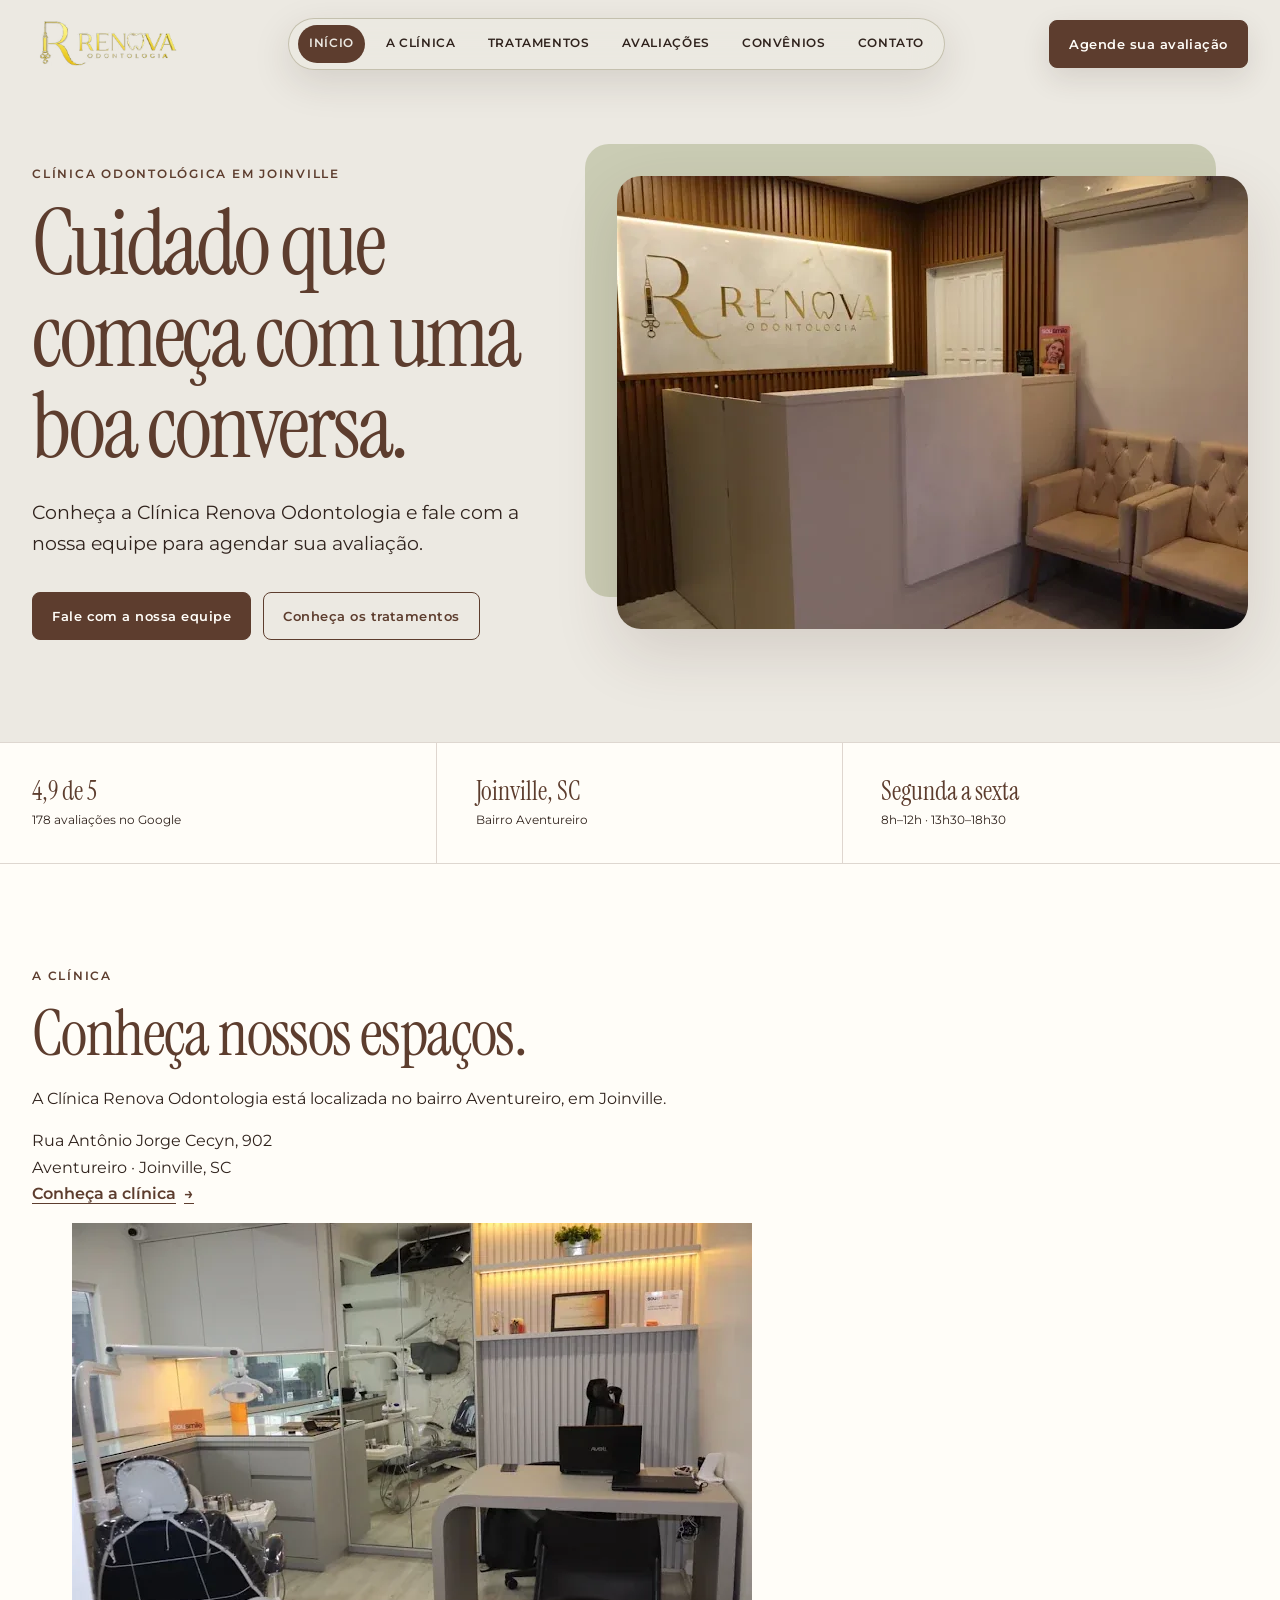
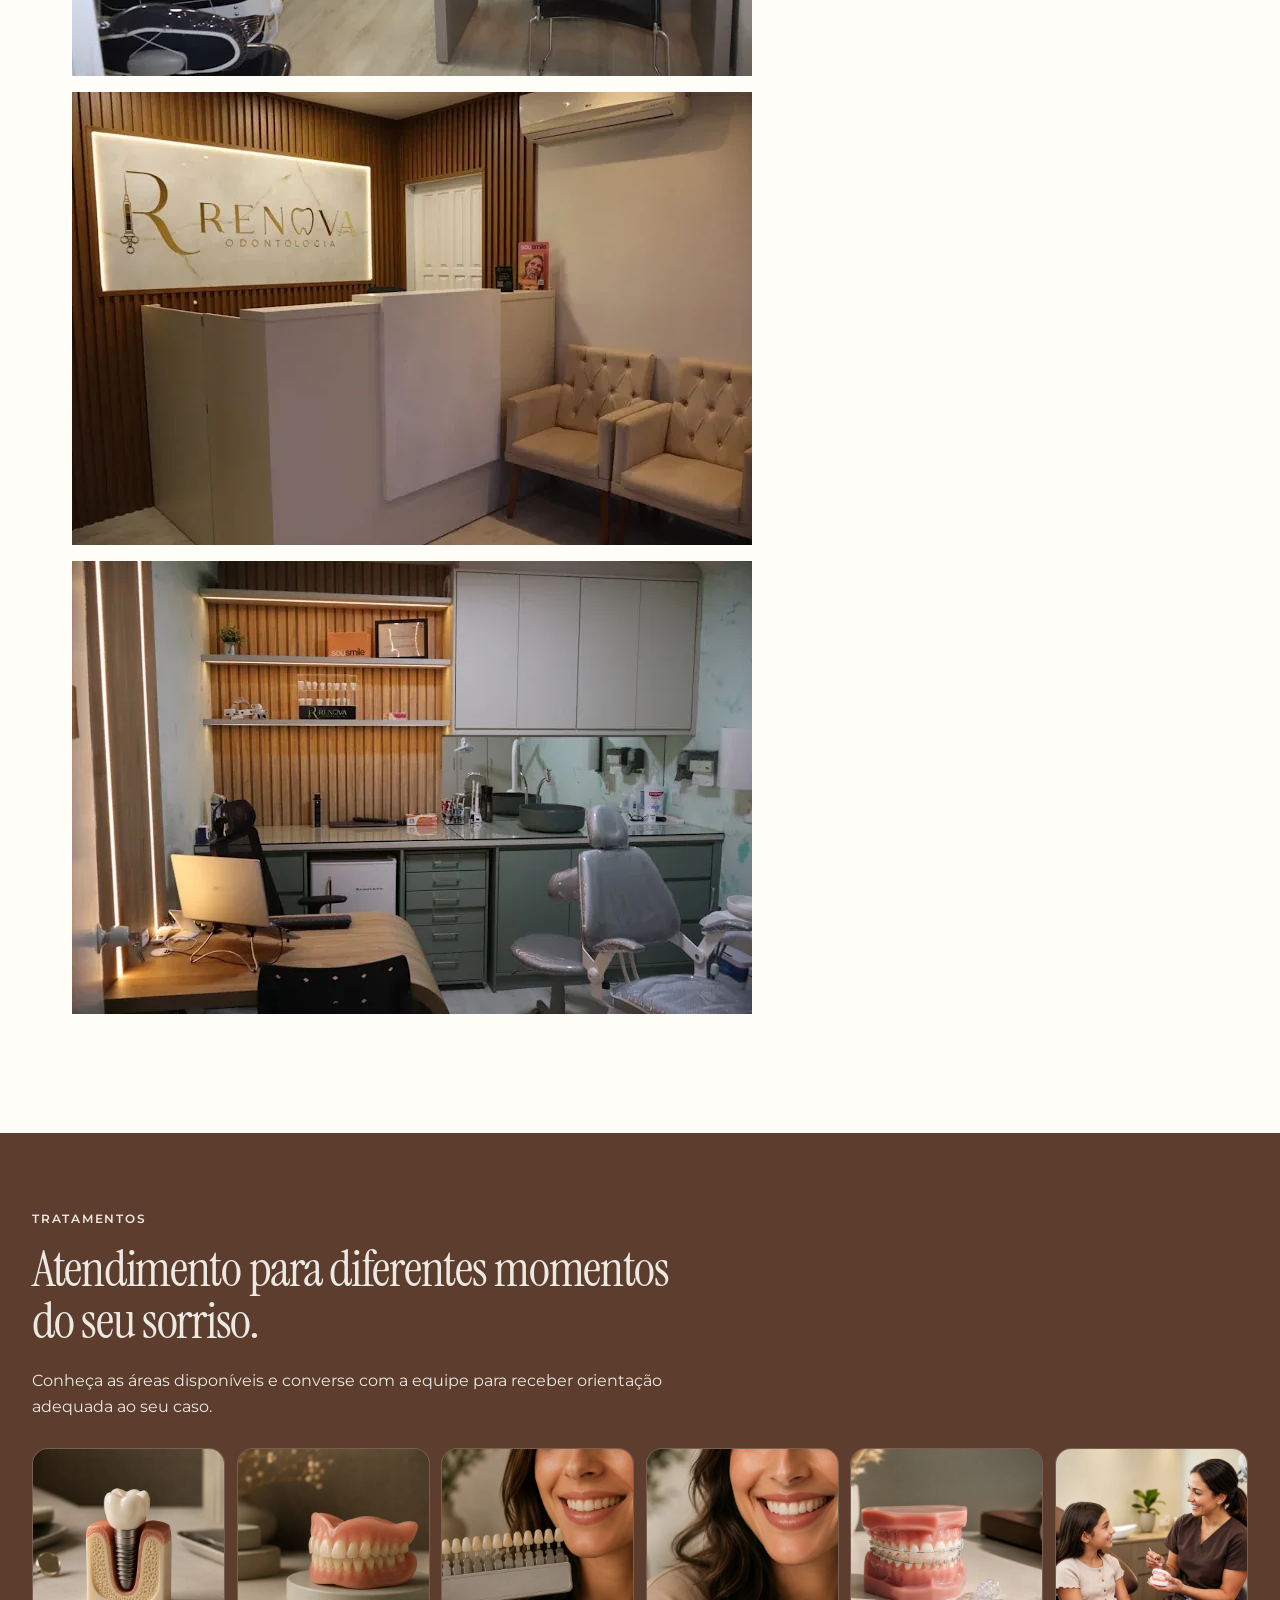
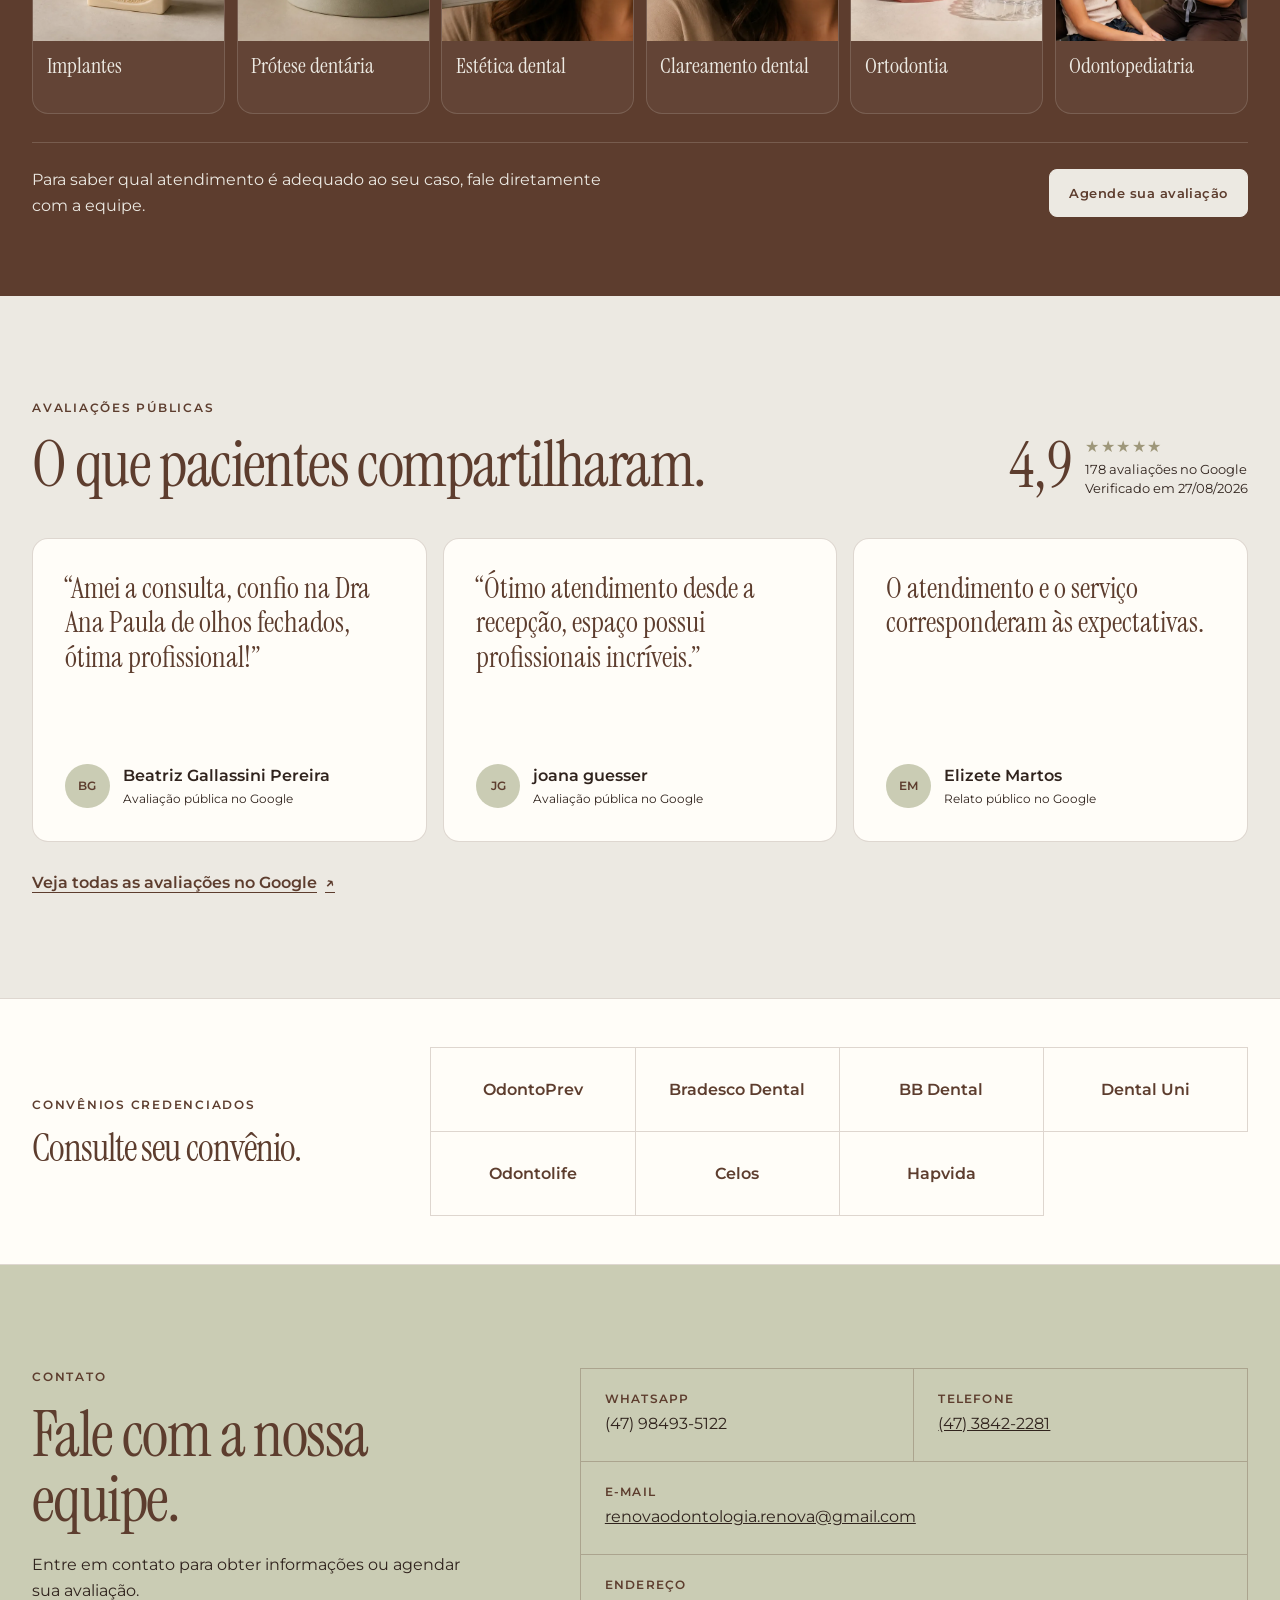
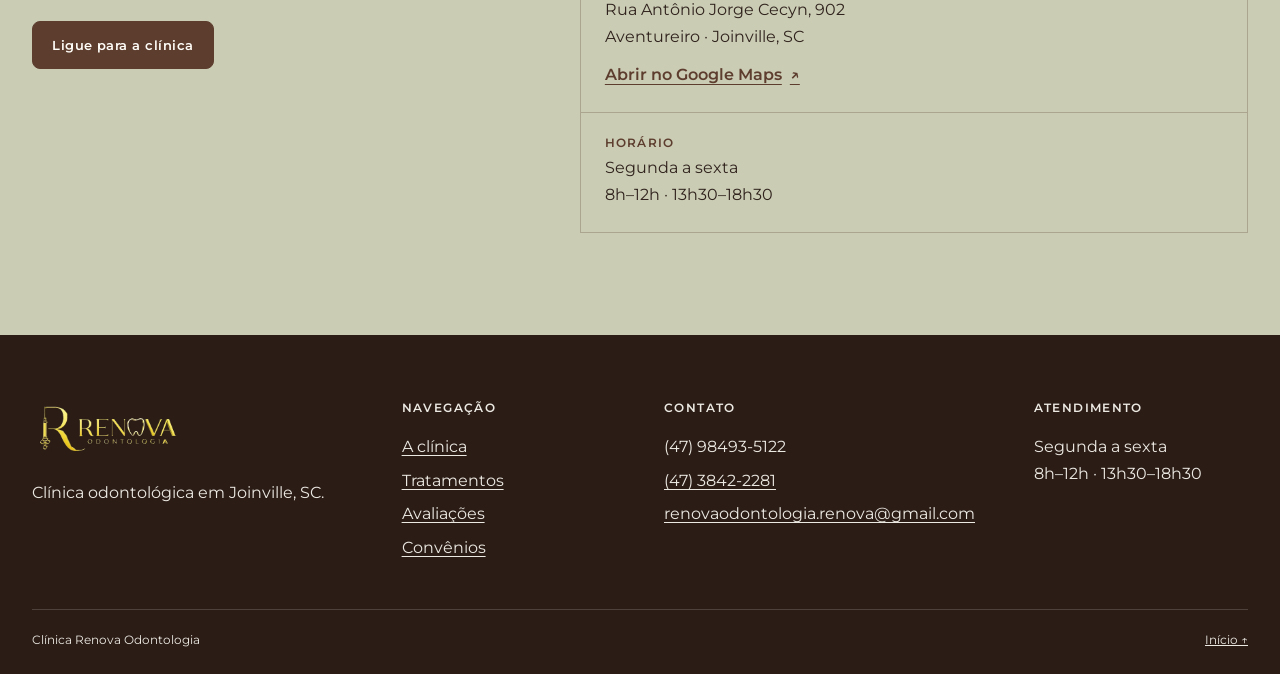
==== index.html @ 651c0648 "Initial site" ====
<!doctype html>
<html lang="pt-BR">
<head>
  <meta charset="utf-8">
  <meta name="viewport" content="width=device-width, initial-scale=1">
  <meta name="description" content="Clínica Renova Odontologia em Joinville. Conheça nossos tratamentos e fale com a equipe para agendar sua avaliação.">
  <meta name="theme-color" content="#5D3D2E">
  <title>Clínica Renova Odontologia | Joinville</title>
  <link rel="stylesheet" href="assets/vendor/aos/aos.css">
  <link rel="stylesheet" href="assets/css/styles.css">
</head>
<body>
  <a class="skip-link" href="#conteudo">Ir para o conteúdo</a>

  <header class="site-header">
    <div class="container header-inner">
      <a class="brand" href="index.html" aria-label="Clínica Renova Odontologia — início">
        <img src="assets/images/logo-renova-transparente.png" alt="Clínica Renova Odontologia" width="446" height="178">
      </a>

      <nav class="desktop-nav" aria-label="Navegação principal">
        <a href="index.html" aria-current="page">Início</a><a href="clinica.html">A clínica</a><a href="tratamentos.html">Tratamentos</a><a href="avaliacoes.html">Avaliações</a><a href="convenios.html">Convênios</a><a href="contato.html">Contato</a>
      </nav>

      <details class="nav-shell">
        <summary aria-label="Abrir menu">Menu</summary>
        <nav aria-label="Navegação principal">
          <a href="index.html" aria-current="page">Início</a>
          <a href="clinica.html">A clínica</a>
          <a href="tratamentos.html">Tratamentos</a>
          <a href="avaliacoes.html">Avaliações</a>
          <a href="convenios.html">Convênios</a>
          <a href="contato.html">Contato</a>
        </nav>
      </details>

      <a class="button button-primary header-cta" href="https://wa.me/5547984935122" target="_blank" rel="noopener noreferrer">Agende sua avaliação<span class="sr-only"> pelo WhatsApp (abre em nova aba)</span></a>
    </div>
  </header>

  <main id="conteudo">
    <section class="hero" id="inicio" aria-labelledby="hero-title">
      <div class="container hero-grid">
        <div class="hero-copy" data-aos="fade-right">
          <p class="eyebrow">Clínica odontológica em Joinville</p>
          <h1 id="hero-title">Cuidado que começa com uma boa conversa.</h1>
          <p class="hero-text">Conheça a Clínica Renova Odontologia e fale com a nossa equipe para agendar sua avaliação.</p>
          <div class="button-group">
            <a class="button button-primary" href="#contato">Fale com a nossa equipe</a>
            <a class="button button-secondary" href="tratamentos.html">Conheça os tratamentos</a>
          </div>
        </div>
        <figure class="hero-media" data-aos="fade-left" data-aos-duration="800">
          <img src="assets/images/optimized/hero.webp" alt="Recepção da Clínica Renova Odontologia" width="680" height="453" fetchpriority="high">
        </figure>
      </div>
    </section>

    <aside class="facts" aria-label="Informações da clínica">
      <div class="container facts-grid" data-aos="fade-up">
        <a class="fact" href="https://www.google.com/maps/place/Cl%C3%ADnica+Renova+Odontologia/data=!4m2!3m1!1s0x0:0xff9332a18f441b49" target="_blank" rel="noopener noreferrer">
          <span class="fact-value">4,9 de 5</span>
          <span>178 avaliações no Google <span class="sr-only">(abre em nova aba)</span></span>
        </a>
        <div class="fact">
          <span class="fact-value">Joinville, SC</span>
          <span>Bairro Aventureiro</span>
        </div>
        <div class="fact">
          <span class="fact-value">Segunda a sexta</span>
          <span>8h–12h · 13h30–18h30</span>
        </div>
      </div>
    </aside>

    <section class="clinic section" id="clinica" aria-labelledby="clinica-title">
      <div class="container clinic-grid">
        <div class="clinic-copy" data-aos="fade-right">
          <p class="eyebrow">A clínica</p>
          <h2 id="clinica-title">Conheça nossos espaços.</h2>
          <p>A Clínica Renova Odontologia está localizada no bairro Aventureiro, em Joinville.</p>
          <address>Rua Antônio Jorge Cecyn, 902<br>Aventureiro · Joinville, SC</address>
          <a class="text-link" href="clinica.html">Conheça a clínica <span aria-hidden="true">→</span></a>
        </div>
        <div class="clinic-gallery" aria-label="Ambientes da Clínica Renova Odontologia" data-aos="fade-left" data-aos-duration="800">
          <figure class="gallery-main">
            <img src="assets/images/optimized/consultorio-01.webp" alt="Consultório da Clínica Renova Odontologia" width="680" height="453" loading="lazy" decoding="async">
          </figure>
          <figure>
            <img src="assets/images/optimized/hero.webp" alt="Recepção da Clínica Renova Odontologia" width="680" height="453" loading="lazy" decoding="async">
          </figure>
          <figure>
            <img src="assets/images/optimized/consultorio-02.webp" alt="Segundo consultório da Clínica Renova Odontologia" width="680" height="453" loading="lazy" decoding="async">
          </figure>
        </div>
      </div>
    </section>

    <section class="treatments section" id="tratamentos" aria-labelledby="tratamentos-title">
      <div class="container">
        <div class="section-heading" data-aos="fade-up">
          <p class="eyebrow">Tratamentos</p>
          <h2 id="tratamentos-title">Atendimento para diferentes momentos do seu sorriso.</h2>
          <p>Conheça as áreas disponíveis e converse com a equipe para receber orientação adequada ao seu caso.</p>
        </div>

        <div class="treatment-grid">
          <article class="treatment-card" data-aos="fade-up">
            <div class="treatment-image"><img src="assets/images/optimized/implantes.webp" alt="Modelo odontológico de implante dentário" width="720" height="540" loading="lazy" decoding="async"></div>
            <div><h3>Implantes</h3></div>
          </article>
          <article class="treatment-card" data-aos="fade-up" data-aos-delay="50">
            <div class="treatment-image"><img src="assets/images/optimized/protese-dentaria.webp" alt="Modelo de prótese dentária" width="720" height="540" loading="lazy" decoding="async"></div>
            <div><h3>Prótese dentária</h3></div>
          </article>
          <article class="treatment-card" data-aos="fade-up" data-aos-delay="100">
            <div class="treatment-image"><img src="assets/images/optimized/estetica-dental.webp" alt="Seleção de tonalidades para estética dental" width="720" height="540" loading="lazy" decoding="async"></div>
            <div><h3>Estética dental</h3></div>
          </article>
          <article class="treatment-card" data-aos="fade-up" data-aos-delay="150">
            <div class="treatment-image"><img src="assets/images/optimized/clareamento-dental.webp" alt="Sorriso relacionado ao clareamento dental" width="720" height="540" loading="lazy" decoding="async"></div>
            <div><h3>Clareamento dental</h3></div>
          </article>
          <article class="treatment-card" data-aos="fade-up" data-aos-delay="200">
            <div class="treatment-image"><img src="assets/images/optimized/ortodontia.webp" alt="Modelo odontológico com aparelho e alinhador" width="720" height="540" loading="lazy" decoding="async"></div>
            <div><h3>Ortodontia</h3></div>
          </article>
          <article class="treatment-card" data-aos="fade-up" data-aos-delay="250">
            <div class="treatment-image"><img src="assets/images/optimized/odontopediatria.webp" alt="Conversa em atendimento odontopediátrico" width="720" height="540" loading="lazy" decoding="async"></div>
            <div><h3>Odontopediatria</h3></div>
          </article>
        </div>
        <div class="section-action" data-aos="fade">
          <p>Para saber qual atendimento é adequado ao seu caso, fale diretamente com a equipe.</p>
          <a class="button button-light" href="https://wa.me/5547984935122" target="_blank" rel="noopener noreferrer">Agende sua avaliação<span class="sr-only"> pelo WhatsApp (abre em nova aba)</span></a>
        </div>
      </div>
    </section>

    <section class="reviews section" id="avaliacoes" aria-labelledby="avaliacoes-title">
      <div class="container">
        <div class="reviews-heading" data-aos="fade-down">
          <div>
            <p class="eyebrow">Avaliações públicas</p>
            <h2 id="avaliacoes-title">O que pacientes compartilharam.</h2>
          </div>
          <div class="rating-summary" aria-label="Avaliação 4,9 de 5 no Google, baseada em 178 avaliações">
            <strong>4,9</strong>
            <span aria-hidden="true">★★★★★</span>
            <small>178 avaliações no Google<br>Verificado em 27/08/2026</small>
          </div>
        </div>

        <div class="review-grid">
          <figure class="review-card" data-aos="fade-up">
            <blockquote>“Amei a consulta, confio na Dra Ana Paula de olhos fechados, ótima profissional!”</blockquote>
            <figcaption><span class="avatar" aria-hidden="true">BG</span><span><strong>Beatriz Gallassini Pereira</strong><small>Avaliação pública no Google</small></span></figcaption>
          </figure>
          <figure class="review-card" data-aos="fade-up" data-aos-delay="50">
            <blockquote>“Ótimo atendimento desde a recepção, espaço possui profissionais incríveis.”</blockquote>
            <figcaption><span class="avatar" aria-hidden="true">JG</span><span><strong>joana guesser</strong><small>Avaliação pública no Google</small></span></figcaption>
          </figure>
          <figure class="review-card" data-aos="fade-up" data-aos-delay="100">
            <blockquote>O atendimento e o serviço corresponderam às expectativas.</blockquote>
            <figcaption><span class="avatar" aria-hidden="true">EM</span><span><strong>Elizete Martos</strong><small>Relato público no Google</small></span></figcaption>
          </figure>
        </div>

        <a class="text-link reviews-link" href="https://www.google.com/maps/place/Cl%C3%ADnica+Renova+Odontologia/data=!4m2!3m1!1s0x0:0xff9332a18f441b49" target="_blank" rel="noopener noreferrer">Veja todas as avaliações no Google <span aria-hidden="true">↗</span><span class="sr-only"> (abre em nova aba)</span></a>
      </div>
    </section>

    <section class="plans" id="convenios" aria-labelledby="convenios-title">
      <div class="container plans-inner">
        <div class="plans-copy" data-aos="fade-right">
          <p class="eyebrow">Convênios credenciados</p>
          <h2 id="convenios-title">Consulte seu convênio.</h2>
        </div>
        <ul class="plan-list" aria-label="Convênios credenciados" data-aos="fade-left">
          <li>OdontoPrev</li>
          <li>Bradesco Dental</li>
          <li>BB Dental</li>
          <li>Dental Uni</li>
          <li>Odontolife</li>
          <li>Celos</li>
          <li>Hapvida</li>
        </ul>
      </div>
    </section>

    <section class="contact section" id="contato" aria-labelledby="contato-title">
      <div class="container contact-grid">
        <div class="contact-intro" data-aos="fade-right">
          <p class="eyebrow">Contato</p>
          <h2 id="contato-title">Fale com a nossa equipe.</h2>
          <p>Entre em contato para obter informações ou agendar sua avaliação.</p>
          <a class="button button-primary" href="tel:+554738422281">Ligue para a clínica</a>
        </div>

        <div class="contact-details" data-aos="fade-left" data-aos-duration="800">
          <div class="contact-block">
            <h3>WhatsApp</h3>
            <p>(47) 98493-5122</p>
          </div>
          <div class="contact-block">
            <h3>Telefone</h3>
            <p><a href="tel:+554738422281">(47) 3842-2281</a></p>
          </div>
          <div class="contact-block contact-wide">
            <h3>E-mail</h3>
            <p><a href="mailto:renovaodontologia.renova@gmail.com">renovaodontologia.renova@gmail.com</a></p>
          </div>
          <div class="contact-block contact-wide">
            <h3>Endereço</h3>
            <address>Rua Antônio Jorge Cecyn, 902<br>Aventureiro · Joinville, SC</address>
            <a class="text-link" href="https://www.google.com/maps/place/Cl%C3%ADnica+Renova+Odontologia/data=!4m2!3m1!1s0x0:0xff9332a18f441b49" target="_blank" rel="noopener noreferrer">Abrir no Google Maps <span aria-hidden="true">↗</span><span class="sr-only"> (abre em nova aba)</span></a>
          </div>
          <div class="contact-block contact-wide">
            <h3>Horário</h3>
            <p>Segunda a sexta<br>8h–12h · 13h30–18h30</p>
          </div>
        </div>
      </div>
    </section>

  </main>

  <footer class="site-footer">
    <div class="container footer-grid">
      <div>
        <a class="brand footer-brand" href="#inicio" aria-label="Clínica Renova Odontologia — voltar ao início">
          <img src="assets/images/logo-renova-transparente.png" alt="Clínica Renova Odontologia" width="446" height="178" loading="lazy" decoding="async">
        </a>
        <p>Clínica odontológica em Joinville, SC.</p>
      </div>
      <nav aria-label="Navegação do rodapé">
        <strong>Navegação</strong>
        <a href="clinica.html">A clínica</a>
        <a href="tratamentos.html">Tratamentos</a>
        <a href="avaliacoes.html">Avaliações</a>
        <a href="convenios.html">Convênios</a>
      </nav>
      <div class="footer-contact">
        <strong>Contato</strong>
        <span>(47) 98493-5122</span>
        <a href="tel:+554738422281">(47) 3842-2281</a>
        <a href="mailto:renovaodontologia.renova@gmail.com">renovaodontologia.renova@gmail.com</a>
      </div>
      <div>
        <strong>Atendimento</strong>
        <p>Segunda a sexta<br>8h–12h · 13h30–18h30</p>
      </div>
    </div>
    <div class="container footer-bottom">
      <span>Clínica Renova Odontologia</span>
      <a href="index.html">Início ↑</a>
    </div>
  </footer>
  <script src="assets/vendor/aos/aos.js" defer></script>
  <script src="assets/js/aos-init.js" defer></script>
</body>
</html>
---- assets/css/styles.css ----
@font-face {
  font-family: "Instrument Serif";
  src: url("../fonts/InstrumentSerif-Regular.ttf") format("truetype");
  font-display: swap;
  font-style: normal;
  font-weight: 400;
}

@font-face {
  font-family: "Instrument Serif";
  src: url("../fonts/InstrumentSerif-Italic.ttf") format("truetype");
  font-display: swap;
  font-style: italic;
  font-weight: 400;
}

@font-face {
  font-family: "Montserrat";
  src: url("../fonts/Montserrat-Regular.ttf") format("truetype");
  font-display: swap;
  font-style: normal;
  font-weight: 400;
}

@font-face {
  font-family: "Montserrat";
  src: url("../fonts/Montserrat-Medium.ttf") format("truetype");
  font-display: swap;
  font-style: normal;
  font-weight: 500;
}

@font-face {
  font-family: "Montserrat";
  src: url("../fonts/Montserrat-SemiBold.ttf") format("truetype");
  font-display: swap;
  font-style: normal;
  font-weight: 600;
}

:root {
  --chocolate: #5d3d2e;
  --sage: #caccb4;
  --off-white: #ece9e2;
  --tan: #9e977a;
  --white: #fffdf8;
  --ink: #30231d;
  --border: rgba(93, 61, 46, 0.2);
  --shadow: 0 24px 64px rgba(70, 46, 35, 0.14);
  --radius-sm: 0.5rem;
  --radius-md: 1rem;
  --radius-lg: 1.5rem;
  --container: 76rem;
}

*, *::before, *::after { box-sizing: border-box; }
html { overflow-x: clip; scroll-behavior: smooth; }
body {
  margin: 0;
  overflow-x: clip;
  background: var(--off-white);
  color: var(--ink);
  font-family: "Montserrat", Arial, sans-serif;
  font-size: 1rem;
  line-height: 1.65;
}
img { display: block; max-width: 100%; }
a { color: inherit; }
address { font-style: normal; }
ul { margin: 0; padding: 0; list-style: none; }
h1, h2, h3, p { margin-top: 0; }
h1, h2, h3 { color: var(--chocolate); font-family: "Instrument Serif", Georgia, serif; font-weight: 400; line-height: 1.02; }
h1 { margin-bottom: 1.5rem; font-size: clamp(3rem, 7vw, 6.6rem); letter-spacing: -0.035em; }
h2 { margin-bottom: 1.25rem; font-size: clamp(2.4rem, 5vw, 4.4rem); letter-spacing: -0.025em; }
h3 { margin-bottom: 0.35rem; font-size: 1.75rem; }

.container { width: min(calc(100% - 3rem), var(--container)); margin-inline: auto; }
.sr-only { position: absolute; width: 1px; height: 1px; padding: 0; margin: -1px; overflow: hidden; clip: rect(0, 0, 0, 0); white-space: nowrap; border: 0; }
.skip-link { position: fixed; z-index: 100; top: 0.75rem; left: 0.75rem; padding: 0.75rem 1rem; background: var(--chocolate); color: var(--white); transform: translateY(-160%); }
.skip-link:focus { transform: translateY(0); }

.site-header { position: sticky; z-index: 20; top: 0; padding-block: 0.85rem; pointer-events: none; }
.header-inner { min-height: 3.75rem; display: grid; grid-template-columns: auto 1fr auto; align-items: center; gap: 2rem; }
.header-inner > * { pointer-events: auto; }
.brand { width: 9.5rem; height: 3.8rem; display: flex; align-items: center; }
.brand img { width: 100%; height: auto; object-fit: contain; }
.desktop-nav { min-height: 3rem; padding: 0.35rem 0.55rem; justify-self: center; display: flex; align-items: center; justify-content: center; gap: clamp(0.15rem, 0.7vw, 0.65rem); overflow: hidden; border: 1px solid rgba(158, 151, 122, 0.5); border-radius: 999px; background: rgba(236, 233, 226, 0.9); box-shadow: 0 0.8rem 2.4rem rgba(57, 40, 32, 0.13); backdrop-filter: blur(16px); }
.desktop-nav a { min-height: 2.2rem; padding: 0.62rem clamp(0.55rem, 0.9vw, 0.85rem); display: inline-flex; align-items: center; border-radius: 999px; text-decoration: none; font-size: 0.72rem; font-weight: 600; letter-spacing: 0.055em; text-transform: uppercase; transition: color 180ms ease, background-color 180ms ease, transform 180ms ease; }
.desktop-nav a:hover { background: rgba(202, 204, 180, 0.48); transform: translateY(-1px); }
.desktop-nav a[aria-current="page"] { background: var(--chocolate); color: var(--off-white); }
.nav-shell { display: none; justify-self: center; }
.nav-shell summary { display: none; }
.nav-shell nav { min-height: 3rem; padding: 0.35rem 0.55rem; display: flex; align-items: center; justify-content: center; gap: clamp(0.15rem, 0.7vw, 0.65rem); overflow: hidden; border: 1px solid rgba(158, 151, 122, 0.5); border-radius: 999px; background: rgba(236, 233, 226, 0.9); box-shadow: 0 0.8rem 2.4rem rgba(57, 40, 32, 0.13); backdrop-filter: blur(16px); }
.nav-shell:not([open]) nav { display: flex; }
.nav-shell nav a { min-height: 2.2rem; padding: 0.62rem clamp(0.55rem, 0.9vw, 0.85rem); display: inline-flex; align-items: center; border-radius: 999px; text-decoration: none; font-size: 0.72rem; font-weight: 600; letter-spacing: 0.055em; text-transform: uppercase; transition: color 180ms ease, background-color 180ms ease, transform 180ms ease; }
.nav-shell nav a:hover { background: rgba(202, 204, 180, 0.48); transform: translateY(-1px); }
.nav-shell nav a[aria-current="page"] { background: var(--chocolate); color: var(--off-white); }
.header-cta { border-radius: 999px; box-shadow: 0 0.65rem 1.8rem rgba(57, 40, 32, 0.12); }

.button { min-height: 2.9rem; display: inline-flex; align-items: center; justify-content: center; padding: 0.75rem 1.2rem; border: 1px solid var(--chocolate); border-radius: var(--radius-sm); text-decoration: none; font-size: 0.84rem; font-weight: 600; letter-spacing: 0.035em; transition: background-color 180ms ease, color 180ms ease, transform 180ms ease; }
.button:hover { transform: translateY(-2px); }
.button-primary { background: var(--chocolate); color: var(--white); }
.button-primary:hover { background: var(--ink); }
.button-secondary { background: transparent; color: var(--chocolate); }
.button-secondary:hover { background: rgba(93, 61, 46, 0.08); }
.button-light { border-color: var(--off-white); background: var(--off-white); color: var(--chocolate); }
.button-light:hover { background: var(--white); }
.text-link { display: inline-flex; align-items: center; gap: 0.5rem; color: var(--chocolate); font-weight: 600; text-underline-offset: 0.25rem; }

.hero { padding: clamp(2.5rem, 6vw, 6rem) 0 clamp(4rem, 8vw, 8rem); overflow: clip; }
.hero-grid { display: grid; grid-template-columns: 0.88fr 1.12fr; align-items: center; gap: clamp(2.5rem, 7vw, 7rem); }
.hero-copy { position: relative; z-index: 1; }
.hero-text { max-width: 36rem; margin-bottom: 2rem; font-size: clamp(1.05rem, 1.5vw, 1.22rem); }
.eyebrow { margin-bottom: 0.9rem; color: var(--chocolate); font-size: 0.73rem; font-weight: 600; letter-spacing: 0.15em; text-transform: uppercase; }
.button-group { display: flex; flex-wrap: wrap; gap: 0.75rem; }
.hero-media { margin: 0; position: relative; }
.hero-media::before { content: ""; position: absolute; inset: -2rem 2rem 2rem -2rem; z-index: -1; border-radius: var(--radius-lg); background: var(--sage); }
.hero-media img { width: 100%; aspect-ratio: 4 / 3; object-fit: cover; border-radius: var(--radius-lg); box-shadow: var(--shadow); }

.page-hero { padding: clamp(4rem, 8vw, 8rem) 0; background: var(--off-white); }
.page-hero-grid { display: grid; grid-template-columns: 0.85fr 1.15fr; align-items: center; gap: clamp(3rem, 8vw, 8rem); }
.page-hero h1 { max-width: 50rem; }
.page-hero p:last-child { max-width: 42rem; font-size: 1.1rem; }
.page-hero img { width: 100%; aspect-ratio: 4 / 3; object-fit: cover; border-radius: var(--radius-lg); box-shadow: var(--shadow); }
.page-hero-simple { border-bottom: 1px solid var(--border); }
.clinic-hero { padding: 0 0 clamp(2rem, 4vw, 4rem); background: var(--off-white); }
.clinic-hero .page-hero-grid { width: min(calc(100% - 2rem), 100rem); min-height: clamp(36rem, calc(100svh - 5.5rem), 56rem); position: relative; isolation: isolate; display: flex; align-items: flex-end; overflow: hidden; border-radius: var(--radius-lg); box-shadow: var(--shadow); }
.clinic-hero .page-hero-grid::after { content: ""; position: absolute; inset: 0; z-index: -1; background: linear-gradient(90deg, rgba(35, 24, 19, 0.78) 0%, rgba(35, 24, 19, 0.46) 42%, rgba(35, 24, 19, 0.06) 76%); }
.clinic-hero .page-hero-grid > img { position: absolute; inset: 0; z-index: -2; width: 100%; max-width: none; height: 100%; aspect-ratio: auto; object-fit: cover; object-position: center; border-radius: 0; box-shadow: none; }
.clinic-hero-copy { width: min(42rem, 55%); padding: clamp(2rem, 6vw, 6rem); color: var(--off-white); }
.clinic-hero-copy .eyebrow, .clinic-hero-copy h1 { color: var(--off-white); }
.clinic-hero-copy h1 { margin-bottom: 1.2rem; text-wrap: balance; }
.clinic-hero-copy p:last-child { max-width: 32rem; color: var(--off-white); }
.page-section { background: var(--white); }
.page-cta { padding: clamp(3rem, 6vw, 5rem) 0; background: var(--chocolate); color: var(--off-white); }
.page-cta h2, .page-cta .eyebrow { color: var(--off-white); }
.page-cta h2 { margin-bottom: 0; }
.page-cta-inner { display: flex; align-items: center; justify-content: space-between; gap: 2rem; }
.page-rating { display: flex; align-items: center; gap: 1rem; color: var(--chocolate); }
.page-rating strong { font-family: "Instrument Serif", Georgia, serif; font-size: clamp(4rem, 8vw, 7rem); font-weight: 400; line-height: 0.9; }
.page-rating span { font-weight: 600; }
.page-rating small { font-weight: 400; }
.differentials { background: var(--sage); }
.differentials-intro { margin-bottom: 3rem; display: grid; grid-template-columns: 0.8fr 1.2fr; align-items: end; gap: clamp(2rem, 7vw, 7rem); }
.differentials-intro h2 { margin-bottom: 0; }
.feature-list { display: grid; grid-template-columns: 1fr 1fr; border-top: 1px solid rgba(93, 61, 46, 0.28); }
.feature-list li { padding: 0.8rem 0; border-bottom: 1px solid rgba(93, 61, 46, 0.28); color: var(--chocolate); font-weight: 500; }
.feature-list li:nth-child(odd) { padding-right: 1rem; }
.value-grid { display: grid; grid-template-columns: repeat(4, 1fr); border-top: 1px solid rgba(93, 61, 46, 0.3); border-left: 1px solid rgba(93, 61, 46, 0.3); }
.value-grid article { min-height: 12.5rem; padding: 1.6rem; display: flex; flex-direction: column; justify-content: center; border-right: 1px solid rgba(93, 61, 46, 0.3); border-bottom: 1px solid rgba(93, 61, 46, 0.3); }
.value-grid h3 { margin-bottom: 0.7rem; font-size: clamp(1.55rem, 2.5vw, 2.1rem); }
.value-grid p { margin-bottom: 0; }
.team-section { background: var(--off-white); }
.team-container { max-width: 62rem; }
.team-heading { margin-bottom: clamp(2rem, 5vw, 4rem); padding-bottom: 1.5rem; border-bottom: 1px solid var(--border); }
.team-heading h2 { max-width: 38rem; margin-bottom: 0; }
.team-grid { display: grid; grid-template-columns: repeat(4, minmax(0, 1fr)); gap: clamp(1rem, 2.5vw, 2rem); }
.team-member { min-width: 0; }
.team-photo { width: clamp(5.5rem, 9vw, 7.5rem); aspect-ratio: 1; margin-bottom: 1.15rem; display: grid; place-items: center; overflow: hidden; border: 1px solid rgba(93, 61, 46, 0.25); border-radius: 50%; background: linear-gradient(145deg, rgba(202, 204, 180, 0.72), rgba(236, 233, 226, 0.96)); box-shadow: 0 0.6rem 1.8rem rgba(57, 40, 32, 0.08); color: var(--chocolate); transition: border-color 260ms ease, background-color 260ms ease, transform 260ms ease; }
.team-photo span { font-size: 0.68rem; font-weight: 600; letter-spacing: 0.12em; text-transform: uppercase; }
.team-member h3 { margin-bottom: 0.25rem; font-family: "Montserrat", Arial, sans-serif; font-size: 0.92rem; font-weight: 600; line-height: 1.35; transition: letter-spacing 260ms ease; }
.team-member p { margin-bottom: 0; color: var(--tan); font-size: 0.8rem; }
.team-member:hover .team-photo { border-color: var(--chocolate); background: var(--sage); transform: translateY(-0.3rem) scale(1.03); }
.team-member:hover h3 { letter-spacing: 0.015em; }

.facts { border-block: 1px solid var(--border); background: var(--white); }
.facts-grid { display: grid; grid-template-columns: repeat(3, 1fr); }
.fact { min-height: 7.5rem; padding: 1.4rem clamp(1rem, 3vw, 2.4rem); display: flex; flex-direction: column; justify-content: center; border-right: 1px solid var(--border); text-decoration: none; }
.fact:first-child { padding-left: 0; }
.fact:last-child { border-right: 0; }
.fact-value { margin-bottom: 0.15rem; color: var(--chocolate); font-family: "Instrument Serif", Georgia, serif; font-size: clamp(1.35rem, 2vw, 1.8rem); line-height: 1.2; }
.fact > span:last-child { font-size: 0.78rem; }

.section { padding: clamp(4rem, 8vw, 7rem) 0; }
.clinic { background: var(--white); }
.environments-heading { margin-bottom: clamp(3rem, 7vw, 6rem); display: grid; grid-template-columns: 1fr auto; align-items: end; gap: 3rem; }
.environments-heading h2 { max-width: 42rem; margin-bottom: 0; }
.environments-contact { min-width: 18rem; padding-left: 1.5rem; border-left: 1px solid var(--border); }
.environments-contact address { margin-bottom: 1rem; color: var(--chocolate); font-weight: 500; }
.environment-list { display: grid; gap: clamp(4rem, 10vw, 9rem); }
.environment-item { display: grid; grid-template-columns: minmax(9rem, 0.32fr) minmax(0, 1fr); align-items: start; gap: clamp(1.5rem, 5vw, 5rem); }
.environment-item:nth-child(even) { grid-template-columns: minmax(0, 1fr) minmax(9rem, 0.32fr); }
.environment-item:nth-child(even) .environment-label { grid-column: 2; grid-row: 1; }
.environment-item:nth-child(even) > figure, .environment-item:nth-child(even) .environment-media { grid-column: 1; grid-row: 1; }
.environment-label { padding-top: 1rem; border-top: 1px solid var(--border); }
.environment-label span { display: block; margin-bottom: clamp(2rem, 6vw, 5rem); color: var(--tan); font-size: 0.72rem; font-weight: 600; letter-spacing: 0.12em; }
.environment-label h3 { font-size: clamp(2rem, 4vw, 3.5rem); }
.environment-item > figure, .environment-item .environment-media { width: min(100%, 48rem); justify-self: end; }
.environment-item:nth-child(even) > figure, .environment-item:nth-child(even) .environment-media { justify-self: start; }
.environment-item figure { aspect-ratio: 3 / 2; margin: 0; overflow: hidden; border-radius: var(--radius-lg); background: var(--sage); box-shadow: var(--shadow); }
.environment-item img { width: 100%; height: 100%; object-fit: cover; transition: transform 320ms ease; }
.environment-item:hover img { transform: scale(1.015); }
.environment-gallery { display: grid; grid-template-columns: repeat(2, minmax(0, 1fr)); gap: 0.75rem; }
.environment-gallery figure { border-radius: var(--radius-md); box-shadow: none; }
.environment-gallery .environment-main { grid-column: 1 / -1; border-radius: var(--radius-lg); box-shadow: var(--shadow); }
.environment-gallery .environment-focus-clinic img { object-position: center 58%; }
.environment-gallery-pair figure { box-shadow: var(--shadow); }

.treatments { padding-block: clamp(3.5rem, 6vw, 5.25rem); background: var(--chocolate); }
.treatments .eyebrow, .treatments h2, .treatments .section-heading > p { color: var(--off-white); }
.treatments .section-heading { max-width: 42rem; margin-bottom: 1.75rem; }
.treatments .section-heading h2 { font-size: clamp(2.35rem, 4vw, 3.65rem); }
.section-heading { max-width: 48rem; margin-bottom: 2.5rem; }
.section-heading > p:last-child { max-width: 40rem; }
.treatment-grid { display: grid; grid-template-columns: repeat(6, minmax(0, 1fr)); gap: 0.7rem; }
.treatment-card { overflow: hidden; border: 1px solid rgba(236, 233, 226, 0.16); border-radius: var(--radius-md); background: rgba(255, 255, 255, 0.04); }
.treatment-image { width: 100%; aspect-ratio: 1 / 1; overflow: hidden; background: var(--sage); }
.treatment-image img { width: 100%; height: 100%; object-fit: cover; }
.treatment-card > div:not(.treatment-image) { min-height: 4.5rem; padding: 0.9rem 0.85rem 1rem; }
.treatment-card h2, .treatment-card h3 { margin-bottom: 0; color: var(--off-white); font-size: clamp(1.15rem, 1.7vw, 1.5rem); line-height: 1.05; }
.treatments-page { min-height: 55vh; }
.section-action { margin-top: 1.75rem; padding-top: 1.5rem; display: flex; align-items: center; justify-content: space-between; gap: 2rem; border-top: 1px solid rgba(236, 233, 226, 0.18); }
.section-action p { max-width: 38rem; margin-bottom: 0; color: var(--off-white); }

.reviews { background: var(--off-white); }
.reviews-heading { margin-bottom: 2.5rem; display: grid; grid-template-columns: 1fr auto; align-items: end; gap: 2rem; }
.reviews-heading h2 { max-width: 46rem; margin-bottom: 0; }
.rating-summary { min-width: 11rem; display: grid; grid-template-columns: auto 1fr; align-items: center; column-gap: 0.75rem; }
.rating-summary strong { grid-row: span 2; color: var(--chocolate); font-family: "Instrument Serif", Georgia, serif; font-size: 4rem; font-weight: 400; line-height: 1; }
.rating-summary > span { color: var(--tan); letter-spacing: 0.1em; }
.rating-summary small { line-height: 1.4; }
.review-grid { display: grid; grid-template-columns: repeat(3, 1fr); gap: 1rem; }
.review-card { min-height: 19rem; margin: 0; padding: 2rem; display: flex; flex-direction: column; justify-content: space-between; border: 1px solid var(--border); border-radius: var(--radius-md); background: var(--white); }
.review-card blockquote { margin: 0 0 2rem; color: var(--chocolate); font-family: "Instrument Serif", Georgia, serif; font-size: clamp(1.55rem, 2.3vw, 2rem); line-height: 1.18; }
.review-card figcaption { display: flex; align-items: center; gap: 0.8rem; }
.review-card figcaption > span:last-child { display: grid; }
.review-card small { font-size: 0.72rem; }
.avatar { width: 2.8rem; height: 2.8rem; flex: 0 0 auto; display: grid; place-items: center; border-radius: 50%; background: var(--sage); color: var(--chocolate); font-size: 0.75rem; font-weight: 600; }
.reviews-link { margin-top: 1.75rem; }

.plans { padding: 3rem 0; border-block: 1px solid var(--border); background: var(--white); }
.plans-inner { display: grid; grid-template-columns: 0.6fr 1.4fr; align-items: center; gap: 3rem; }
.plans-copy h2 { margin-bottom: 0; font-size: clamp(2rem, 3vw, 2.9rem); }
.plan-list { display: grid; grid-template-columns: repeat(4, 1fr); border-top: 1px solid var(--border); border-left: 1px solid var(--border); }
.plan-list li { min-height: 5.25rem; padding: 1rem; display: grid; place-items: center; border-right: 1px solid var(--border); border-bottom: 1px solid var(--border); color: var(--chocolate); text-align: center; font-weight: 600; }
.plans-page { min-height: 55vh; background: var(--white); }
.plan-list-large { grid-template-columns: repeat(4, 1fr); }
.plan-list-large li { min-height: 8rem; font-family: "Instrument Serif", Georgia, serif; font-size: clamp(1.5rem, 2.5vw, 2.2rem); font-weight: 400; }
.center-action { margin-top: 2rem; display: flex; justify-content: center; }

.contact { background: var(--sage); }
.contact-grid { display: grid; grid-template-columns: 0.8fr 1.2fr; gap: clamp(3rem, 8vw, 8rem); }
.contact-intro { max-width: 31rem; }
.contact-details { display: grid; grid-template-columns: 1fr 1fr; border-top: 1px solid rgba(93, 61, 46, 0.28); border-left: 1px solid rgba(93, 61, 46, 0.28); }
.contact-block { min-width: 0; padding: 1.5rem; border-right: 1px solid rgba(93, 61, 46, 0.28); border-bottom: 1px solid rgba(93, 61, 46, 0.28); }
.contact-block h3 { font-family: "Montserrat", Arial, sans-serif; font-size: 0.75rem; font-weight: 600; letter-spacing: 0.1em; text-transform: uppercase; }
.contact-block p { margin-bottom: 0; }
.contact-block a { overflow-wrap: anywhere; }
.contact-wide { grid-column: 1 / -1; }
.contact-block .text-link { margin-top: 0.75rem; }

.site-footer { padding: 4rem 0 1.5rem; background: #2b1c16; color: var(--off-white); }
.footer-grid { display: grid; grid-template-columns: 1.2fr 0.8fr 1.2fr 0.8fr; gap: 3rem; }
.footer-brand { display: block; margin-bottom: 1.25rem; }
.footer-grid strong { display: block; margin-bottom: 1rem; font-size: 0.72rem; letter-spacing: 0.12em; text-transform: uppercase; }
.footer-grid nav, .footer-contact { display: flex; flex-direction: column; align-items: flex-start; gap: 0.45rem; }
.footer-grid nav strong, .footer-contact strong { margin-bottom: 0.55rem; }
.footer-grid a { text-underline-offset: 0.2rem; }
.footer-bottom { margin-top: 3rem; padding-top: 1.25rem; display: flex; justify-content: space-between; gap: 1rem; border-top: 1px solid rgba(236, 233, 226, 0.18); font-size: 0.76rem; }
.compact-footer { padding-top: 1.5rem; }
.compact-footer .footer-bottom { margin-top: 0; }
.compact-footer .footer-bottom nav { display: flex; gap: 0.45rem; }

:focus-visible { outline: 3px solid #fff; outline-offset: 3px; box-shadow: 0 0 0 5px var(--chocolate); }

@media (max-width: 60rem) {
  .header-inner { grid-template-columns: auto 1fr; }
  .header-cta { display: none; }
  .desktop-nav { display: none; }
  .nav-shell { justify-self: end; position: relative; display: block; }
  .nav-shell summary { width: 3rem; height: 3rem; padding: 0; position: relative; display: block; overflow: hidden; cursor: pointer; border: 1px solid rgba(158, 151, 122, 0.55); border-radius: 50%; background: rgba(236, 233, 226, 0.94); box-shadow: 0 0.65rem 1.8rem rgba(57, 40, 32, 0.14); font-size: 0; line-height: 0; list-style: none; transition: color 180ms ease, background-color 180ms ease, transform 180ms ease; }
  .nav-shell summary::-webkit-details-marker { display: none; }
  .nav-shell summary::before { content: ""; width: 1.2rem; height: 0.8rem; position: absolute; top: 50%; left: 50%; border-top: 2px solid currentColor; border-bottom: 2px solid currentColor; background: linear-gradient(currentColor, currentColor) center / 100% 2px no-repeat; transform: translate(-50%, -50%); }
  .nav-shell summary:hover { transform: scale(1.06); }
  .nav-shell[open] summary { background: var(--chocolate); color: var(--off-white); transform: rotate(90deg); }
  .nav-shell nav { position: absolute; top: 3.65rem; right: 0; width: min(19rem, calc(100vw - 2.5rem)); padding: 0.45rem; display: grid; grid-template-columns: repeat(2, minmax(0, 1fr)); gap: 0.2rem; border: 1px solid rgba(158, 151, 122, 0.5); border-radius: var(--radius-md); background: rgba(236, 233, 226, 0.97); box-shadow: 0 1.2rem 3rem rgba(57, 40, 32, 0.18); backdrop-filter: blur(16px); animation: nav-reveal 220ms ease-out both; }
  .nav-shell:not([open]) nav { display: none; }
  .nav-shell nav a { min-height: 2.75rem; padding: 0.65rem 0.55rem; justify-content: center; border-radius: var(--radius-sm); text-align: center; }
  .hero-grid { grid-template-columns: 1fr; }
  .hero-copy { max-width: 46rem; }
  .hero-media { width: min(100%, 46rem); margin-left: auto; }
  .page-hero-grid { grid-template-columns: 1fr; }
  .page-hero-grid img { max-width: 46rem; margin-left: auto; }
  .clinic-hero .page-hero-grid { min-height: clamp(34rem, 76svh, 46rem); display: flex; }
  .clinic-hero .page-hero-grid > img { max-width: none; margin-left: 0; }
  .clinic-hero-copy { width: min(40rem, 76%); }
  .differentials-intro { grid-template-columns: 1fr; align-items: start; }
  .value-grid { grid-template-columns: 1fr 1fr; }
  .team-grid { grid-template-columns: repeat(2, minmax(0, 1fr)); row-gap: 2.5rem; }
  .treatment-grid { grid-template-columns: repeat(3, 1fr); }
  .contact-grid { grid-template-columns: 1fr; }
  .contact-intro { max-width: 46rem; }
  .environments-heading { grid-template-columns: 1fr; align-items: start; }
  .environments-contact { min-width: 0; padding: 1.5rem 0 0; border-top: 1px solid var(--border); border-left: 0; }
  .environment-item, .environment-item:nth-child(even) { grid-template-columns: minmax(7rem, 0.28fr) minmax(0, 1fr); }
  .environment-item:nth-child(even) .environment-label { grid-column: 1; }
  .environment-item:nth-child(even) > figure, .environment-item:nth-child(even) .environment-media { grid-column: 2; }
  .review-grid { grid-template-columns: 1fr 1fr; }
  .review-card:last-child { grid-column: 1 / -1; min-height: 15rem; }
  .plans-inner { grid-template-columns: 1fr; }
  .plan-list-large { grid-template-columns: repeat(3, 1fr); }
  .footer-grid { grid-template-columns: 1fr 1fr; }
}

@media (max-width: 38rem) {
  .container { width: min(calc(100% - 2.5rem), var(--container)); }
  .site-header { padding-block: 0.65rem; }
  .brand { width: 8.2rem; height: 3.4rem; }
  h1 { font-size: clamp(3rem, 15vw, 4.6rem); }
  .hero { padding-top: 2.5rem; }
  .button-group .button { width: 100%; }
  .hero-media::before { inset: -1rem 1rem 1rem -1rem; }
  .clinic-hero { padding-bottom: 2rem; }
  .clinic-hero .page-hero-grid { width: calc(100% - 1rem); min-height: 72svh; border-radius: var(--radius-md); }
  .clinic-hero .page-hero-grid::after { background: linear-gradient(0deg, rgba(35, 24, 19, 0.82) 0%, rgba(35, 24, 19, 0.38) 54%, rgba(35, 24, 19, 0.04) 82%); }
  .clinic-hero .page-hero-grid > img { object-position: 42% center; }
  .clinic-hero-copy { width: 100%; padding: 2rem 1.5rem; }
  .clinic-hero-copy h1 { font-size: clamp(2.9rem, 14vw, 4.25rem); }
  .treatment-grid { grid-template-columns: repeat(2, minmax(0, 1fr)); gap: 0.6rem; }
  .treatment-card > div:not(.treatment-image) { min-height: 4.25rem; padding: 0.8rem; }
  .facts-grid { grid-template-columns: 1fr; }
  .fact { min-height: auto; padding: 1.2rem 0; border-right: 0; border-bottom: 1px solid var(--border); }
  .fact:last-child { border-bottom: 0; }
  .environment-list { gap: 4rem; }
  .environment-item, .environment-item:nth-child(even) { display: grid; grid-template-columns: 1fr; gap: 1rem; }
  .environment-item .environment-label, .environment-item:nth-child(even) .environment-label, .environment-item > figure, .environment-item:nth-child(even) > figure, .environment-item .environment-media, .environment-item:nth-child(even) .environment-media { grid-column: 1; grid-row: auto; }
  .environment-label { display: flex; align-items: baseline; justify-content: space-between; gap: 1rem; }
  .environment-label span { margin-bottom: 0; }
  .environment-item > figure, .environment-item .environment-media, .environment-item:nth-child(even) > figure, .environment-item:nth-child(even) .environment-media { width: 100%; justify-self: stretch; }
  .environment-item figure { aspect-ratio: 4 / 3; }
  .environment-gallery { gap: 0.5rem; }
  .environment-gallery-pair { grid-template-columns: 1fr; }
  .section-action, .reviews-heading { align-items: flex-start; flex-direction: column; }
  .section-action .button { width: 100%; }
  .page-cta-inner { align-items: flex-start; flex-direction: column; }
  .reviews-heading { display: flex; }
  .review-grid { grid-template-columns: 1fr; }
  .review-card, .review-card:last-child { grid-column: auto; min-height: 16rem; }
  .rating-summary { padding-top: 1.5rem; border-top: 1px solid var(--border); }
  .plan-list { grid-template-columns: 1fr 1fr; }
  .plan-list-large { grid-template-columns: 1fr 1fr; }
  .plan-list-large li { min-height: 6rem; }
  .feature-list { grid-template-columns: 1fr; }
  .feature-list li:nth-child(odd) { padding-right: 0; }
  .value-grid { grid-template-columns: 1fr; }
  .value-grid article { min-height: auto; padding-block: 1.5rem; }
  .team-grid { gap: 2rem 1rem; }
  .team-photo { width: 6rem; }
  .contact-details { grid-template-columns: 1fr; }
  .contact-wide { grid-column: auto; }
  .footer-grid { grid-template-columns: 1fr; gap: 2rem; }
  .footer-bottom { flex-direction: column; }
}

@keyframes nav-reveal {
  from { opacity: 0; transform: translateY(-0.75rem) scale(0.97); }
  to { opacity: 1; transform: translateY(0) scale(1); }
}

html.aos-ready [data-aos="fade-up"] { transform: translate3d(0, 1.5rem, 0); }
html.aos-ready [data-aos="fade-down"] { transform: translate3d(0, -1.5rem, 0); }
html.aos-ready [data-aos="fade-right"] { transform: translate3d(-1.5rem, 0, 0); }
html.aos-ready [data-aos="fade-left"] { transform: translate3d(1.5rem, 0, 0); }
html.aos-ready [data-aos].aos-animate { transform: translate3d(0, 0, 0); }

@media (prefers-reduced-motion: reduce) {
  html { scroll-behavior: auto; }
  *, *::before, *::after { transition-duration: 0.01ms !important; animation-duration: 0.01ms !important; animation-iteration-count: 1 !important; }
  [data-aos] { opacity: 1 !important; transform: none !important; }
}

html:not(.aos-ready) [data-aos] { opacity: 1; transform: none; }
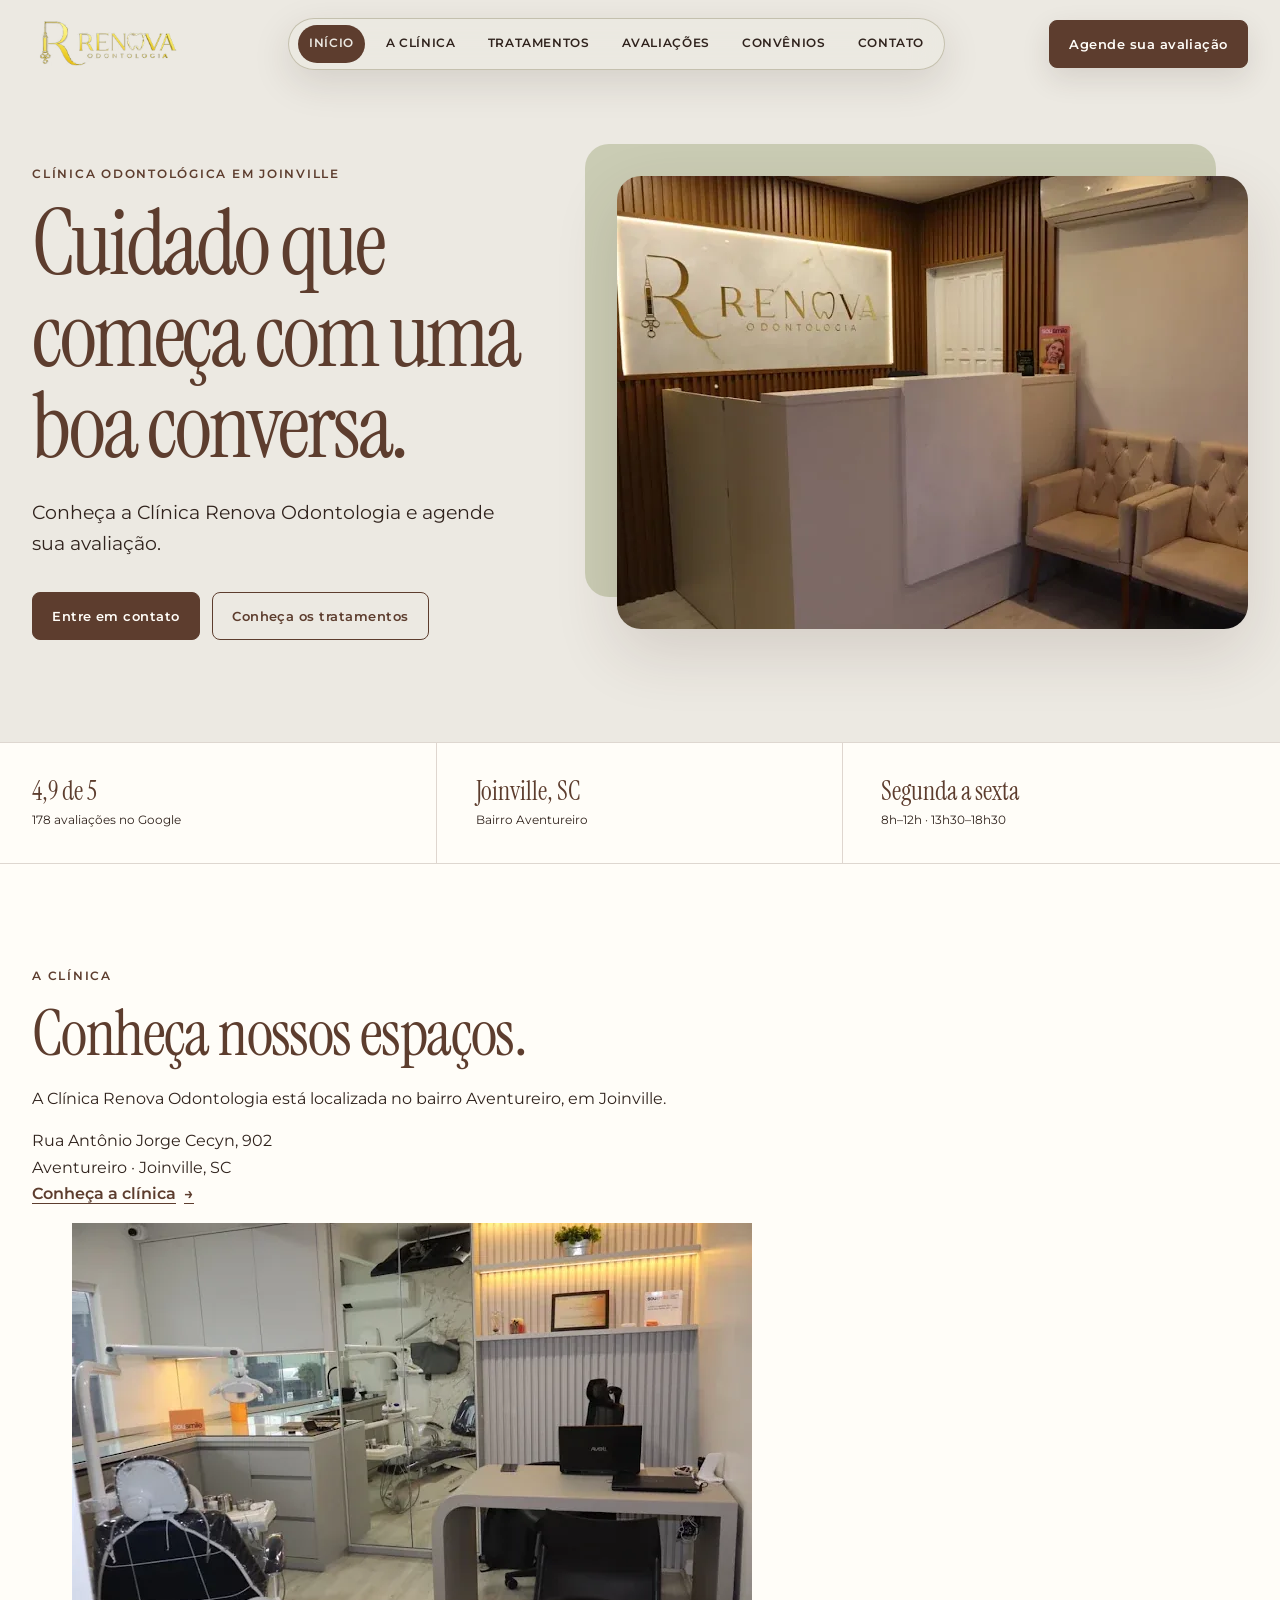
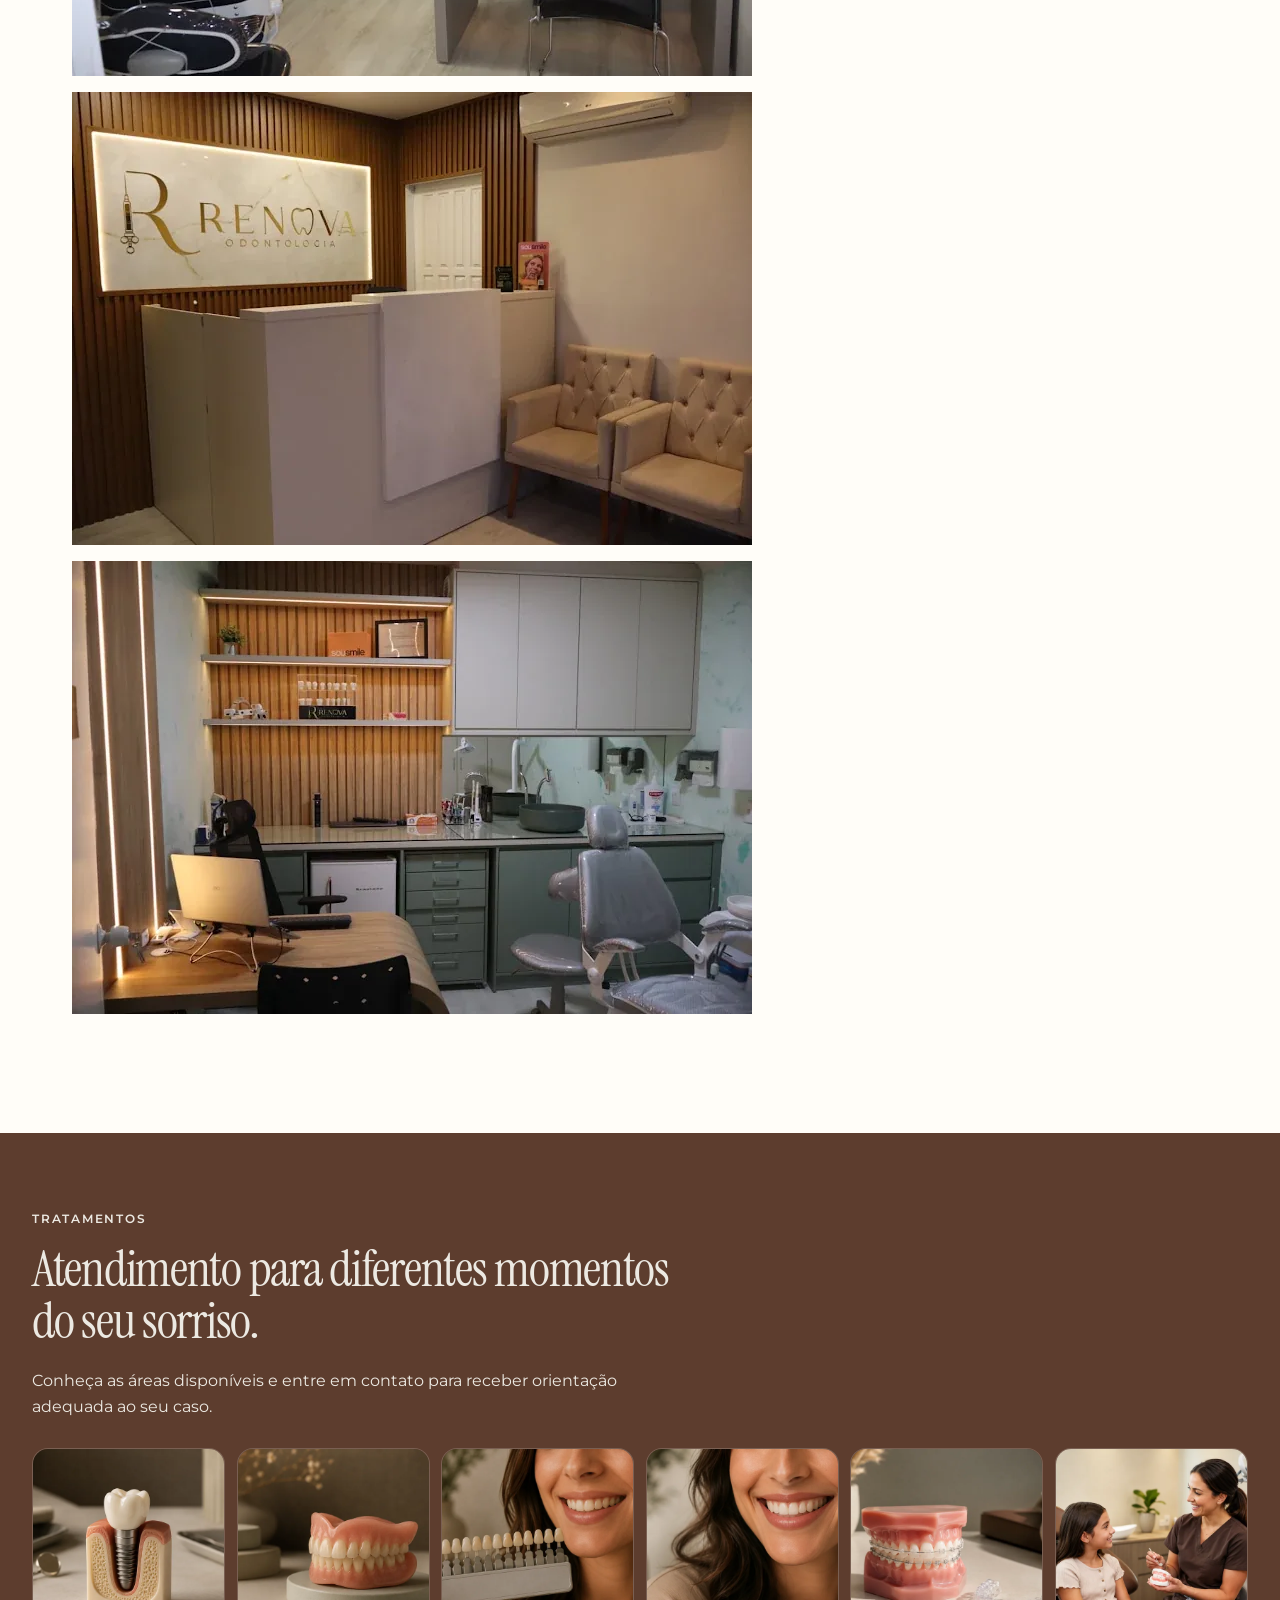
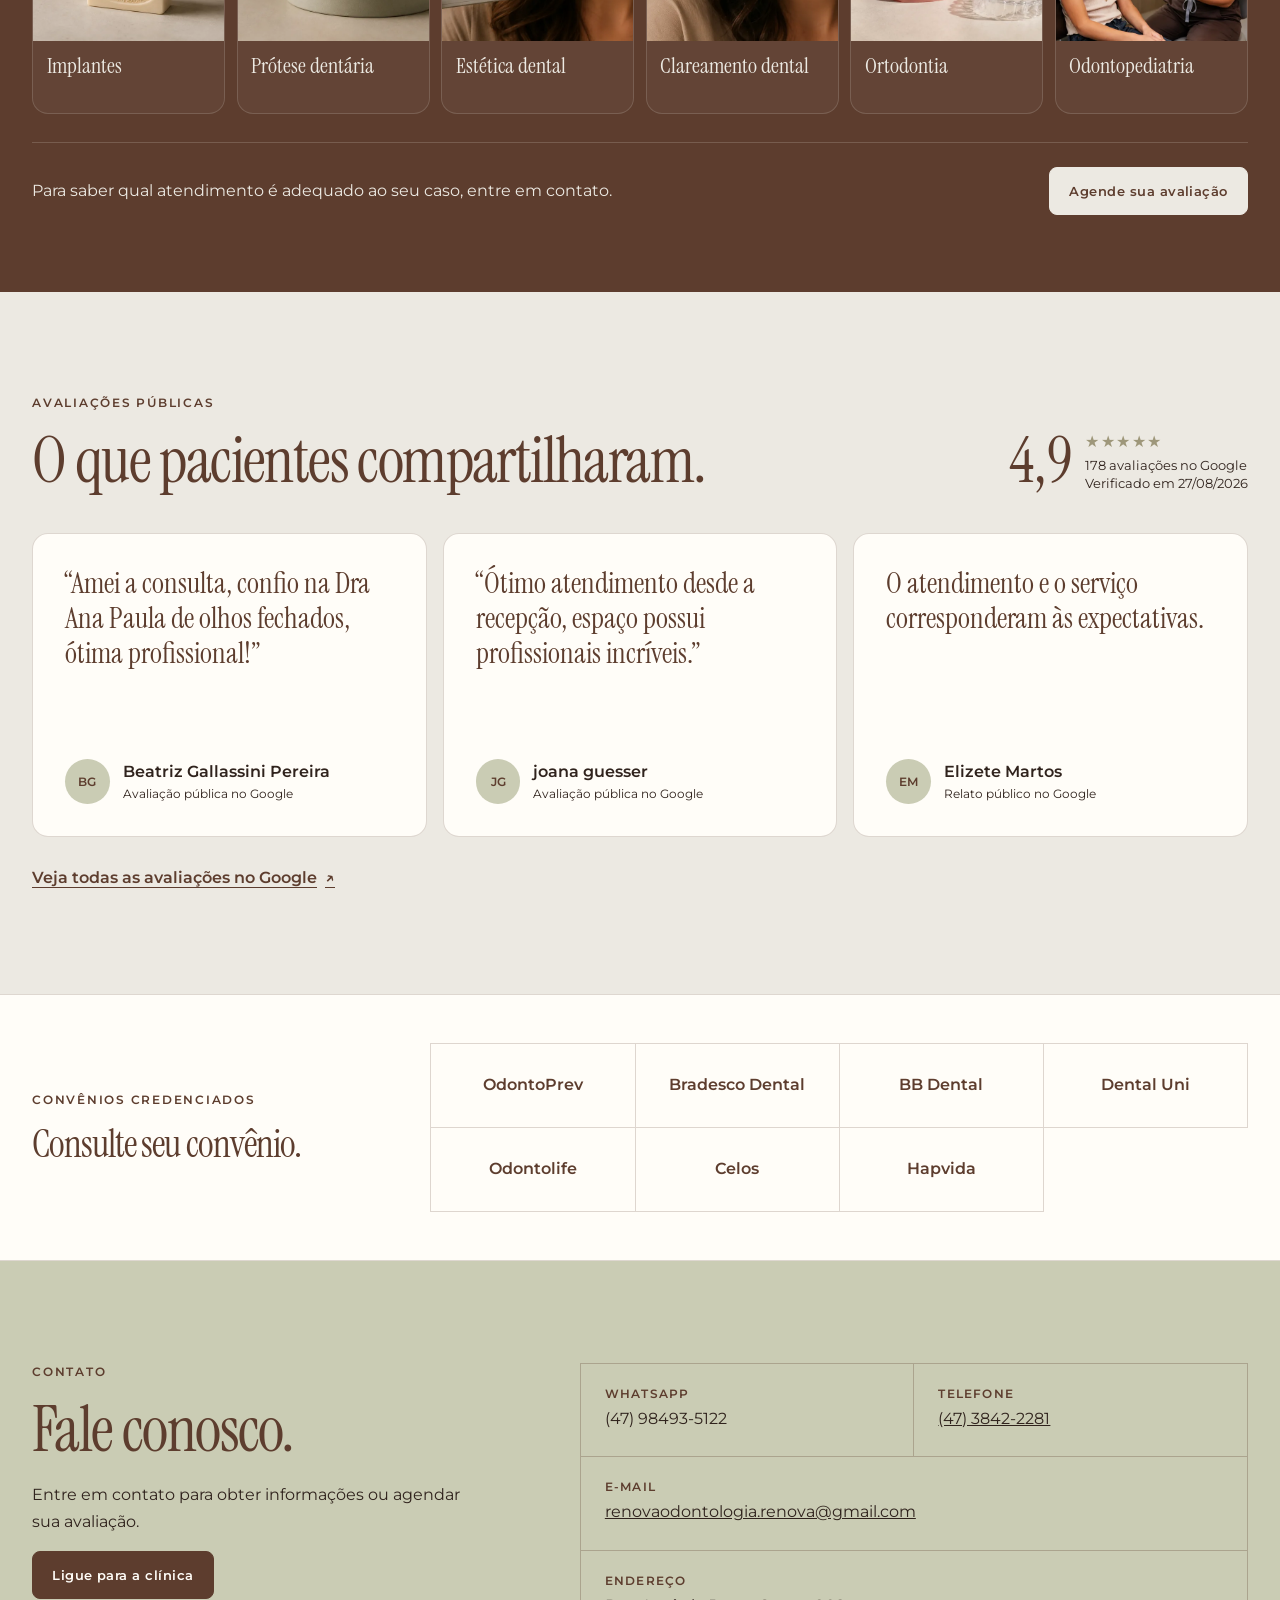
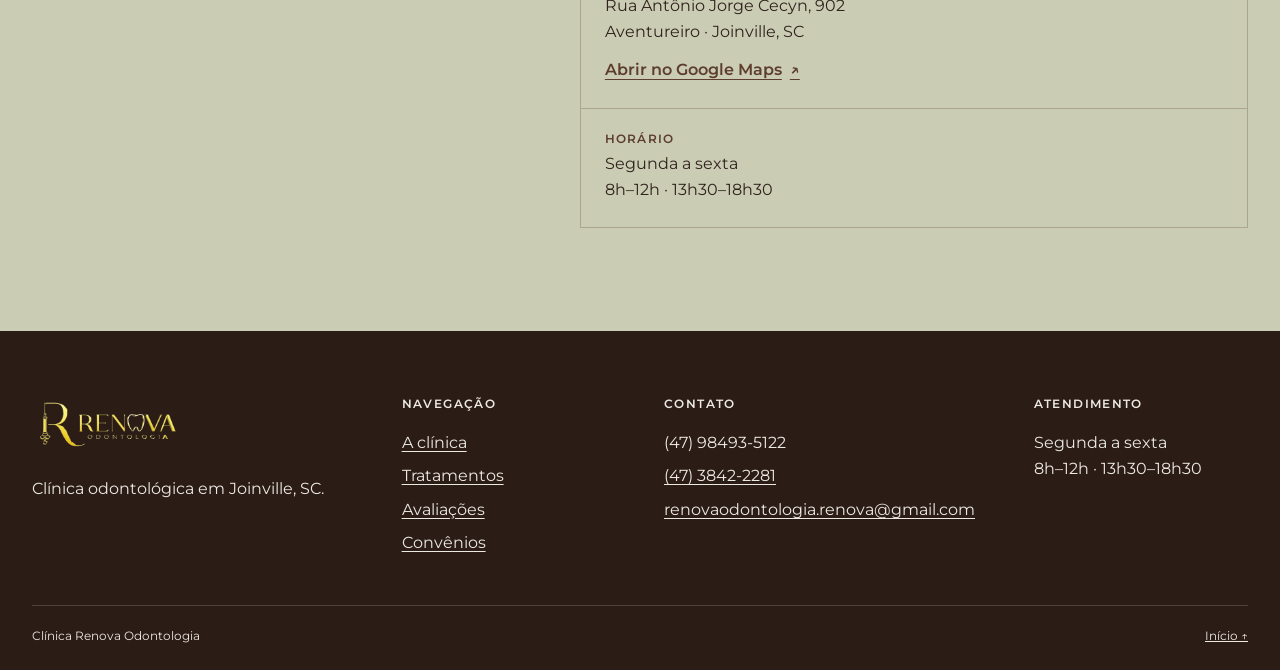
==== commit 6729e090: "Remove team section" ====
--- a/index.html
+++ b/index.html
@@ -3,7 +3,7 @@
 <head>
   <meta charset="utf-8">
   <meta name="viewport" content="width=device-width, initial-scale=1">
-  <meta name="description" content="Clínica Renova Odontologia em Joinville. Conheça nossos tratamentos e fale com a equipe para agendar sua avaliação.">
+  <meta name="description" content="Clínica Renova Odontologia em Joinville. Conheça nossos tratamentos e agende sua avaliação.">
   <meta name="theme-color" content="#5D3D2E">
   <title>Clínica Renova Odontologia | Joinville</title>
   <link rel="stylesheet" href="assets/vendor/aos/aos.css">
@@ -44,9 +44,9 @@
         <div class="hero-copy" data-aos="fade-right">
           <p class="eyebrow">Clínica odontológica em Joinville</p>
           <h1 id="hero-title">Cuidado que começa com uma boa conversa.</h1>
-          <p class="hero-text">Conheça a Clínica Renova Odontologia e fale com a nossa equipe para agendar sua avaliação.</p>
+          <p class="hero-text">Conheça a Clínica Renova Odontologia e agende sua avaliação.</p>
           <div class="button-group">
-            <a class="button button-primary" href="#contato">Fale com a nossa equipe</a>
+            <a class="button button-primary" href="#contato">Entre em contato</a>
             <a class="button button-secondary" href="tratamentos.html">Conheça os tratamentos</a>
           </div>
         </div>
@@ -101,7 +101,7 @@
         <div class="section-heading" data-aos="fade-up">
           <p class="eyebrow">Tratamentos</p>
           <h2 id="tratamentos-title">Atendimento para diferentes momentos do seu sorriso.</h2>
-          <p>Conheça as áreas disponíveis e converse com a equipe para receber orientação adequada ao seu caso.</p>
+          <p>Conheça as áreas disponíveis e entre em contato para receber orientação adequada ao seu caso.</p>
         </div>
 
         <div class="treatment-grid">
@@ -131,7 +131,7 @@
           </article>
         </div>
         <div class="section-action" data-aos="fade">
-          <p>Para saber qual atendimento é adequado ao seu caso, fale diretamente com a equipe.</p>
+          <p>Para saber qual atendimento é adequado ao seu caso, entre em contato.</p>
           <a class="button button-light" href="https://wa.me/5547984935122" target="_blank" rel="noopener noreferrer">Agende sua avaliação<span class="sr-only"> pelo WhatsApp (abre em nova aba)</span></a>
         </div>
       </div>
@@ -192,7 +192,7 @@
       <div class="container contact-grid">
         <div class="contact-intro" data-aos="fade-right">
           <p class="eyebrow">Contato</p>
-          <h2 id="contato-title">Fale com a nossa equipe.</h2>
+          <h2 id="contato-title">Fale conosco.</h2>
           <p>Entre em contato para obter informações ou agendar sua avaliação.</p>
           <a class="button button-primary" href="tel:+554738422281">Ligue para a clínica</a>
         </div>
--- a/assets/css/styles.css
+++ b/assets/css/styles.css
@@ -150,18 +150,6 @@
 .value-grid article { min-height: 12.5rem; padding: 1.6rem; display: flex; flex-direction: column; justify-content: center; border-right: 1px solid rgba(93, 61, 46, 0.3); border-bottom: 1px solid rgba(93, 61, 46, 0.3); }
 .value-grid h3 { margin-bottom: 0.7rem; font-size: clamp(1.55rem, 2.5vw, 2.1rem); }
 .value-grid p { margin-bottom: 0; }
-.team-section { background: var(--off-white); }
-.team-container { max-width: 62rem; }
-.team-heading { margin-bottom: clamp(2rem, 5vw, 4rem); padding-bottom: 1.5rem; border-bottom: 1px solid var(--border); }
-.team-heading h2 { max-width: 38rem; margin-bottom: 0; }
-.team-grid { display: grid; grid-template-columns: repeat(4, minmax(0, 1fr)); gap: clamp(1rem, 2.5vw, 2rem); }
-.team-member { min-width: 0; }
-.team-photo { width: clamp(5.5rem, 9vw, 7.5rem); aspect-ratio: 1; margin-bottom: 1.15rem; display: grid; place-items: center; overflow: hidden; border: 1px solid rgba(93, 61, 46, 0.25); border-radius: 50%; background: linear-gradient(145deg, rgba(202, 204, 180, 0.72), rgba(236, 233, 226, 0.96)); box-shadow: 0 0.6rem 1.8rem rgba(57, 40, 32, 0.08); color: var(--chocolate); transition: border-color 260ms ease, background-color 260ms ease, transform 260ms ease; }
-.team-photo span { font-size: 0.68rem; font-weight: 600; letter-spacing: 0.12em; text-transform: uppercase; }
-.team-member h3 { margin-bottom: 0.25rem; font-family: "Montserrat", Arial, sans-serif; font-size: 0.92rem; font-weight: 600; line-height: 1.35; transition: letter-spacing 260ms ease; }
-.team-member p { margin-bottom: 0; color: var(--tan); font-size: 0.8rem; }
-.team-member:hover .team-photo { border-color: var(--chocolate); background: var(--sage); transform: translateY(-0.3rem) scale(1.03); }
-.team-member:hover h3 { letter-spacing: 0.015em; }
 
 .facts { border-block: 1px solid var(--border); background: var(--white); }
 .facts-grid { display: grid; grid-template-columns: repeat(3, 1fr); }
@@ -286,7 +274,6 @@
   .clinic-hero-copy { width: min(40rem, 76%); }
   .differentials-intro { grid-template-columns: 1fr; align-items: start; }
   .value-grid { grid-template-columns: 1fr 1fr; }
-  .team-grid { grid-template-columns: repeat(2, minmax(0, 1fr)); row-gap: 2.5rem; }
   .treatment-grid { grid-template-columns: repeat(3, 1fr); }
   .contact-grid { grid-template-columns: 1fr; }
   .contact-intro { max-width: 46rem; }
@@ -344,8 +331,6 @@
   .feature-list li:nth-child(odd) { padding-right: 0; }
   .value-grid { grid-template-columns: 1fr; }
   .value-grid article { min-height: auto; padding-block: 1.5rem; }
-  .team-grid { gap: 2rem 1rem; }
-  .team-photo { width: 6rem; }
   .contact-details { grid-template-columns: 1fr; }
   .contact-wide { grid-column: auto; }
   .footer-grid { grid-template-columns: 1fr; gap: 2rem; }
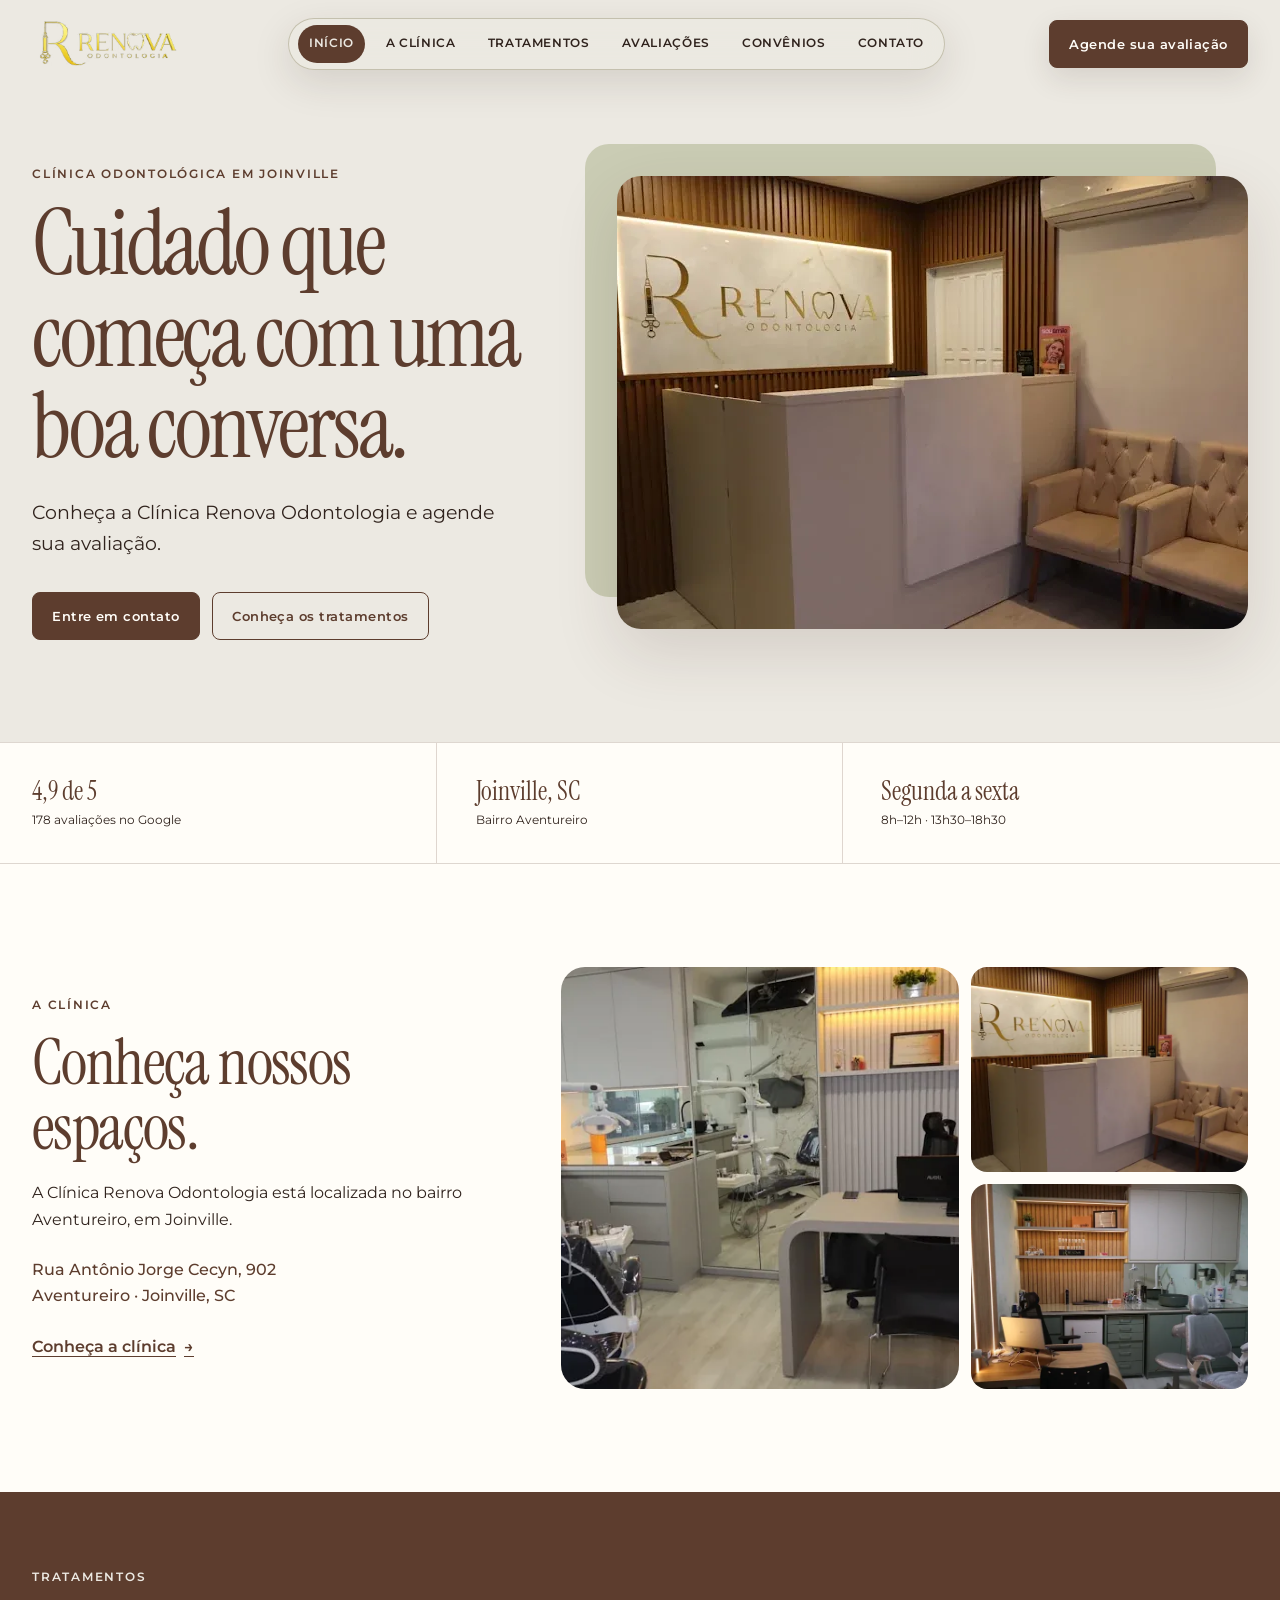
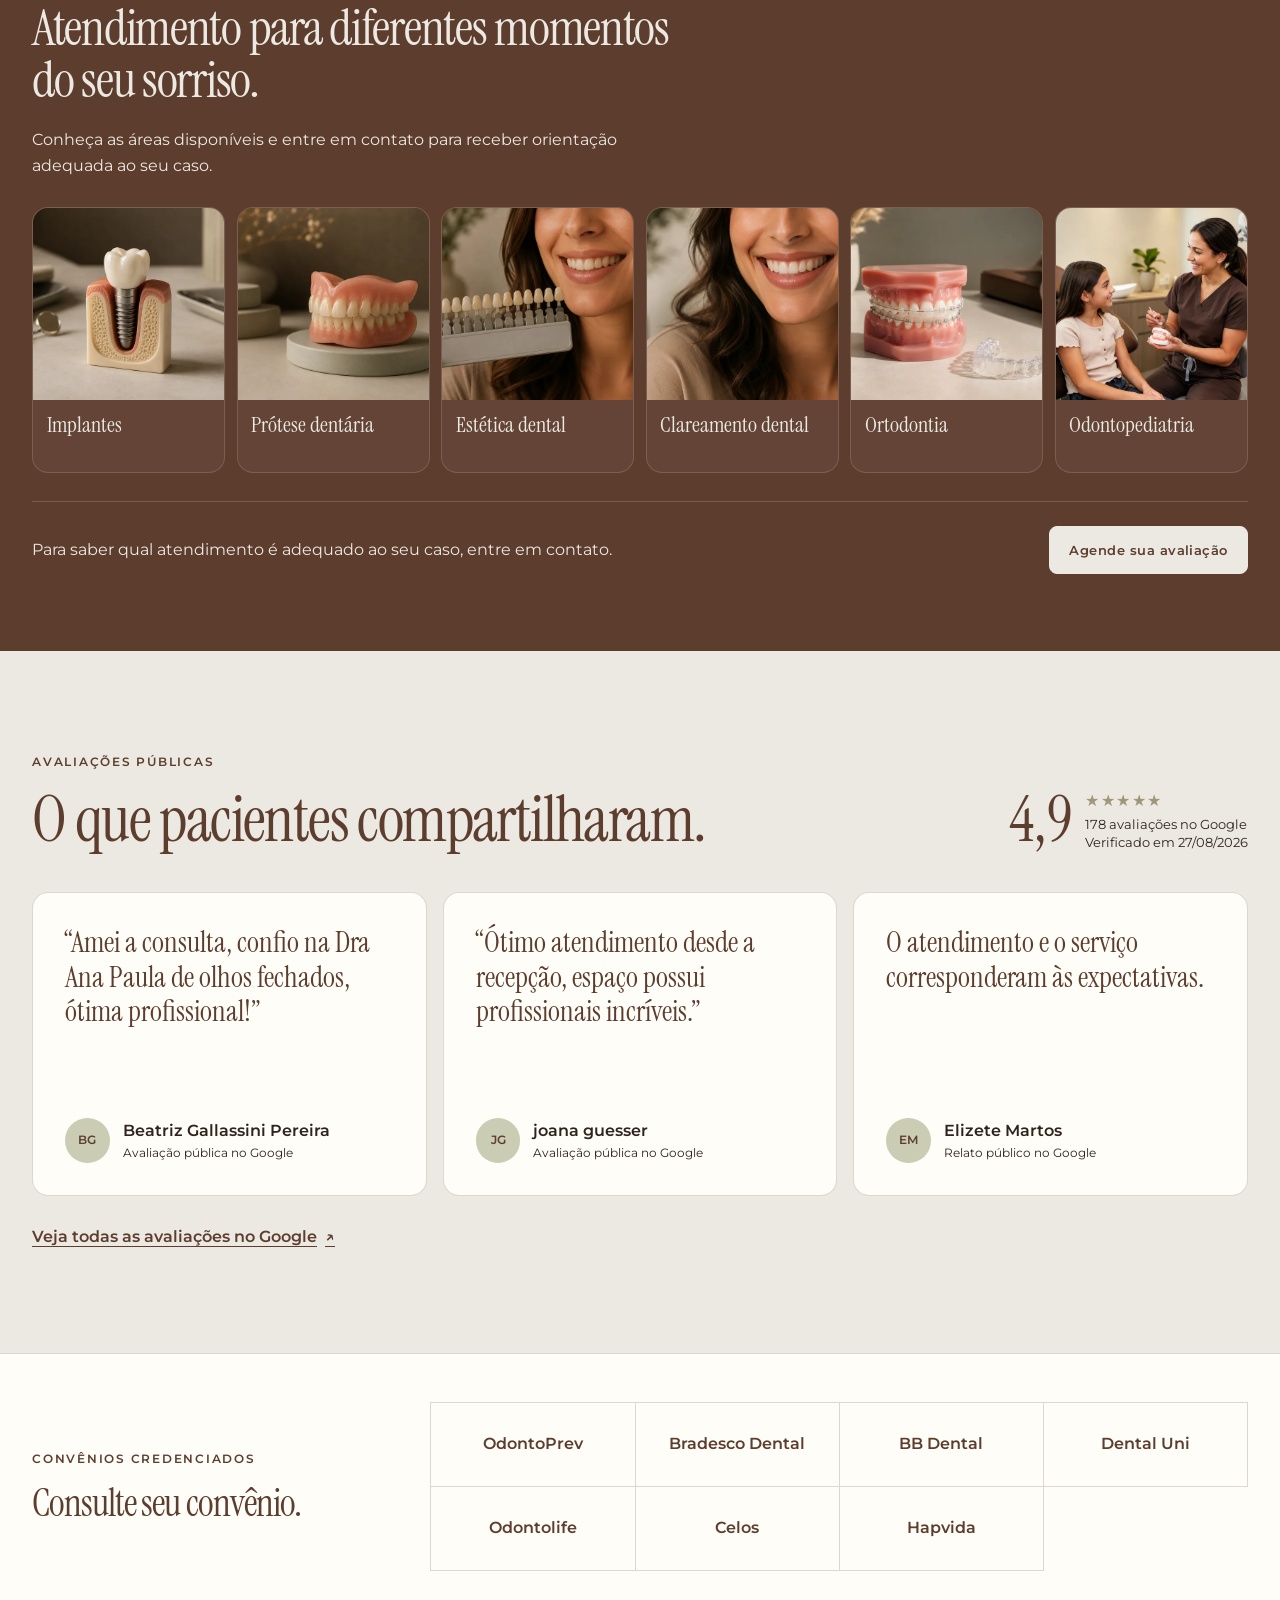
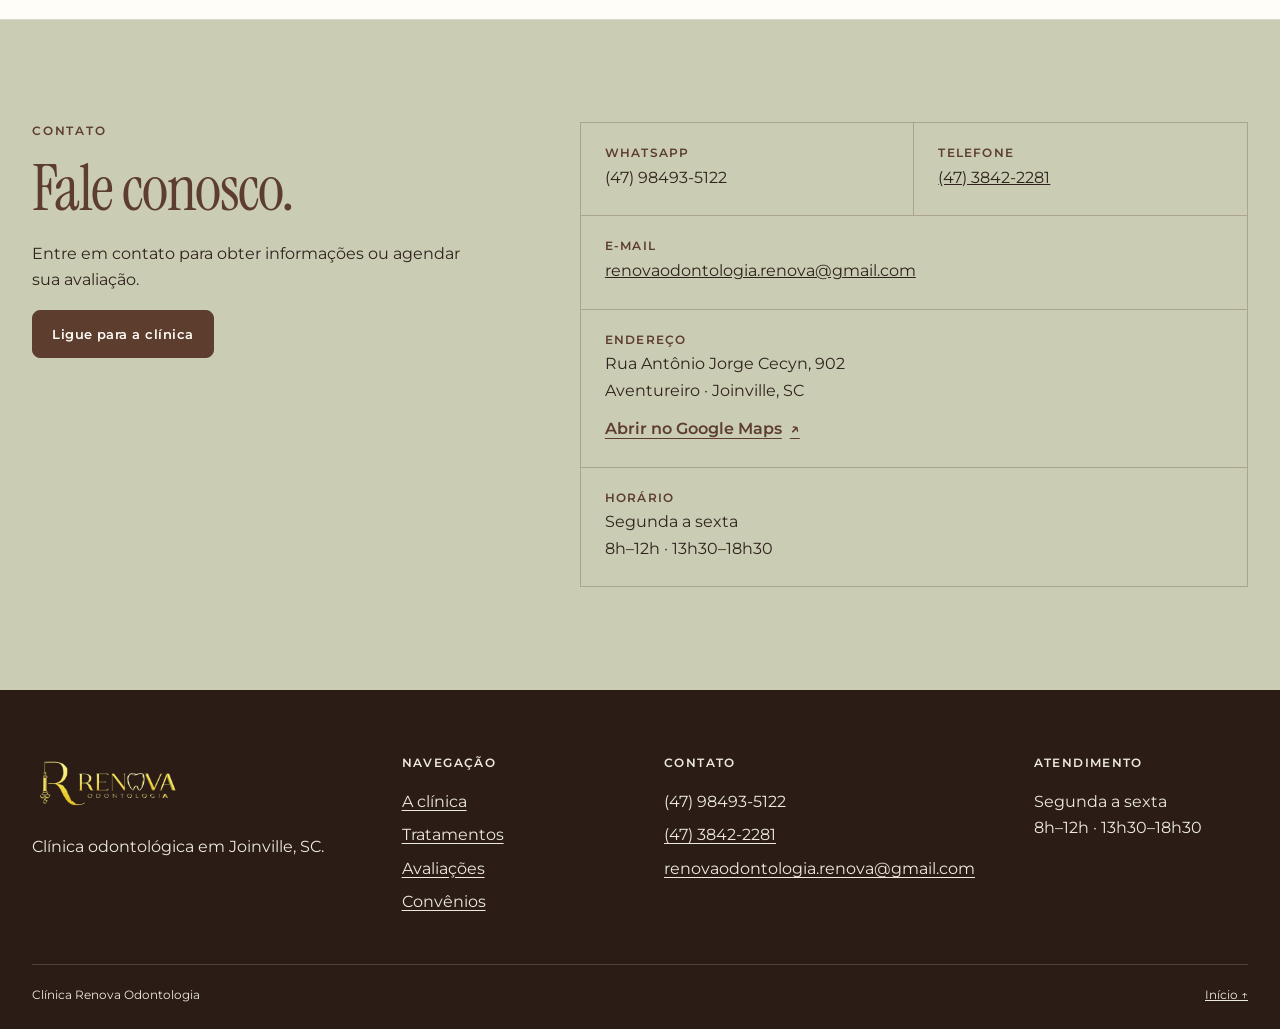
==== commit 84d70648: "Add Google Tag Manager" ====
--- a/index.html
+++ b/index.html
@@ -1,6 +1,13 @@
 <!doctype html>
 <html lang="pt-BR">
 <head>
+  <!-- Google Tag Manager -->
+  <script>(function(w,d,s,l,i){w[l]=w[l]||[];w[l].push({'gtm.start':
+  new Date().getTime(),event:'gtm.js'});var f=d.getElementsByTagName(s)[0],
+  j=d.createElement(s),dl=l!='dataLayer'?'&l='+l:'';j.async=true;j.src=
+  'https://www.googletagmanager.com/gtm.js?id='+i+dl;f.parentNode.insertBefore(j,f);
+  })(window,document,'script','dataLayer','GTM-K669S26S');</script>
+  <!-- End Google Tag Manager -->
   <meta charset="utf-8">
   <meta name="viewport" content="width=device-width, initial-scale=1">
   <meta name="description" content="Clínica Renova Odontologia em Joinville. Conheça nossos tratamentos e agende sua avaliação.">
--- a/assets/css/styles.css
+++ b/assets/css/styles.css
@@ -118,6 +118,13 @@
 .hero-media img { width: 100%; aspect-ratio: 4 / 3; object-fit: cover; border-radius: var(--radius-lg); box-shadow: var(--shadow); }
 
 .page-hero { padding: clamp(4rem, 8vw, 8rem) 0; background: var(--off-white); }
+.clinic-grid { display: grid; grid-template-columns: 0.78fr 1.22fr; align-items: center; gap: clamp(2.5rem, 7vw, 7rem); }
+.clinic-copy { max-width: 30rem; }
+.clinic-copy address { margin: 1.5rem 0; color: var(--chocolate); font-weight: 500; }
+.clinic-gallery { min-height: clamp(22rem, 33vw, 31rem); display: grid; grid-template-columns: 1.18fr 0.82fr; grid-template-rows: repeat(2, minmax(0, 1fr)); gap: 0.75rem; }
+.clinic-gallery figure { min-width: 0; min-height: 0; margin: 0; overflow: hidden; border-radius: var(--radius-md); background: var(--sage); }
+.clinic-gallery .gallery-main { grid-row: 1 / -1; border-radius: var(--radius-lg); }
+.clinic-gallery img { width: 100%; height: 100%; object-fit: cover; }
 .page-hero-grid { display: grid; grid-template-columns: 0.85fr 1.15fr; align-items: center; gap: clamp(3rem, 8vw, 8rem); }
 .page-hero h1 { max-width: 50rem; }
 .page-hero p:last-child { max-width: 42rem; font-size: 1.1rem; }
@@ -262,6 +269,8 @@
   .nav-shell summary:hover { transform: scale(1.06); }
   .nav-shell[open] summary { background: var(--chocolate); color: var(--off-white); transform: rotate(90deg); }
   .nav-shell nav { position: absolute; top: 3.65rem; right: 0; width: min(19rem, calc(100vw - 2.5rem)); padding: 0.45rem; display: grid; grid-template-columns: repeat(2, minmax(0, 1fr)); gap: 0.2rem; border: 1px solid rgba(158, 151, 122, 0.5); border-radius: var(--radius-md); background: rgba(236, 233, 226, 0.97); box-shadow: 0 1.2rem 3rem rgba(57, 40, 32, 0.18); backdrop-filter: blur(16px); animation: nav-reveal 220ms ease-out both; }
+  .site-header { border-bottom: 1px solid rgba(158, 151, 122, 0.35); background: rgba(236, 233, 226, 0.94); box-shadow: 0 0.5rem 1.5rem rgba(57, 40, 32, 0.08); backdrop-filter: blur(16px); }
+  .clinic-grid { grid-template-columns: 1fr; }
   .nav-shell:not([open]) nav { display: none; }
   .nav-shell nav a { min-height: 2.75rem; padding: 0.65rem 0.55rem; justify-content: center; border-radius: var(--radius-sm); text-align: center; }
   .hero-grid { grid-template-columns: 1fr; }
@@ -307,6 +316,8 @@
   .treatment-card > div:not(.treatment-image) { min-height: 4.25rem; padding: 0.8rem; }
   .facts-grid { grid-template-columns: 1fr; }
   .fact { min-height: auto; padding: 1.2rem 0; border-right: 0; border-bottom: 1px solid var(--border); }
+  .clinic-gallery { min-height: 0; grid-template-columns: 1fr; grid-template-rows: none; gap: 0.75rem; }
+  .clinic-gallery figure, .clinic-gallery .gallery-main { grid-row: auto; aspect-ratio: 4 / 3; border-radius: var(--radius-md); }
   .fact:last-child { border-bottom: 0; }
   .environment-list { gap: 4rem; }
   .environment-item, .environment-item:nth-child(even) { display: grid; grid-template-columns: 1fr; gap: 1rem; }
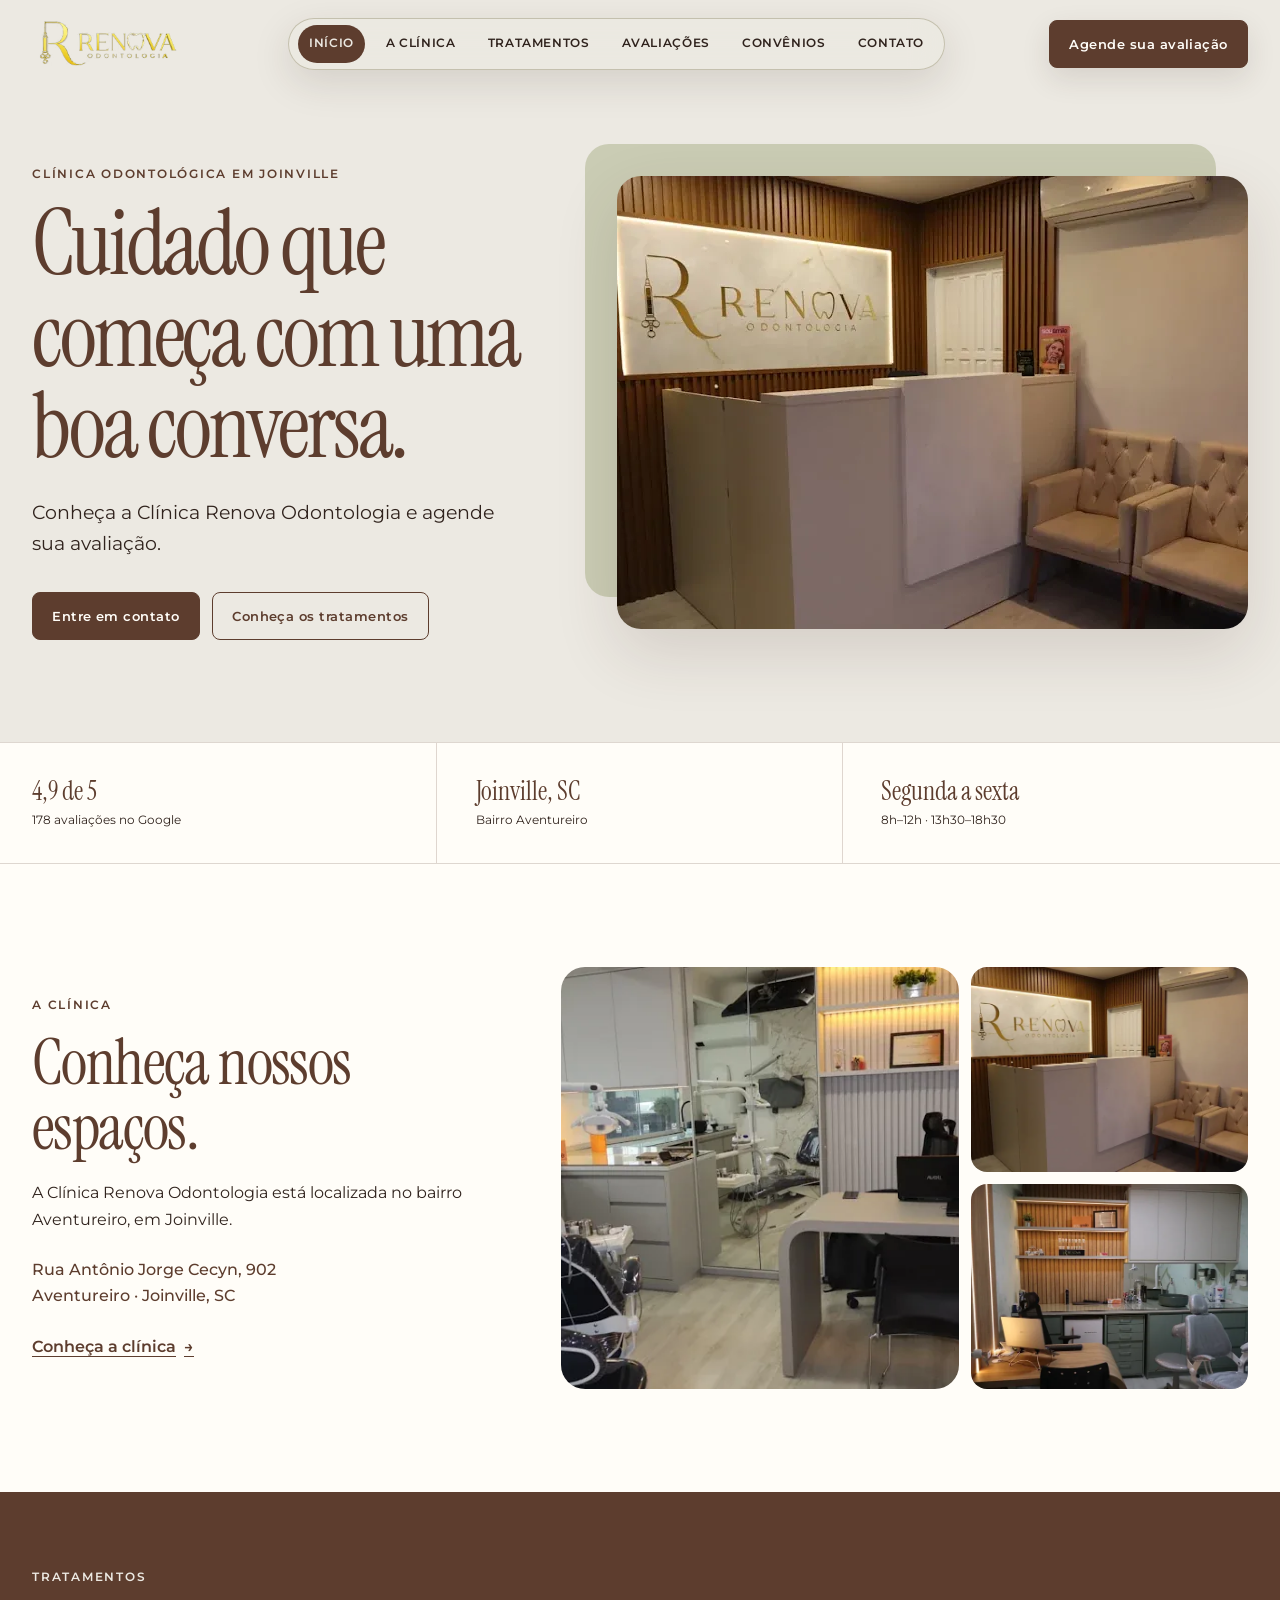
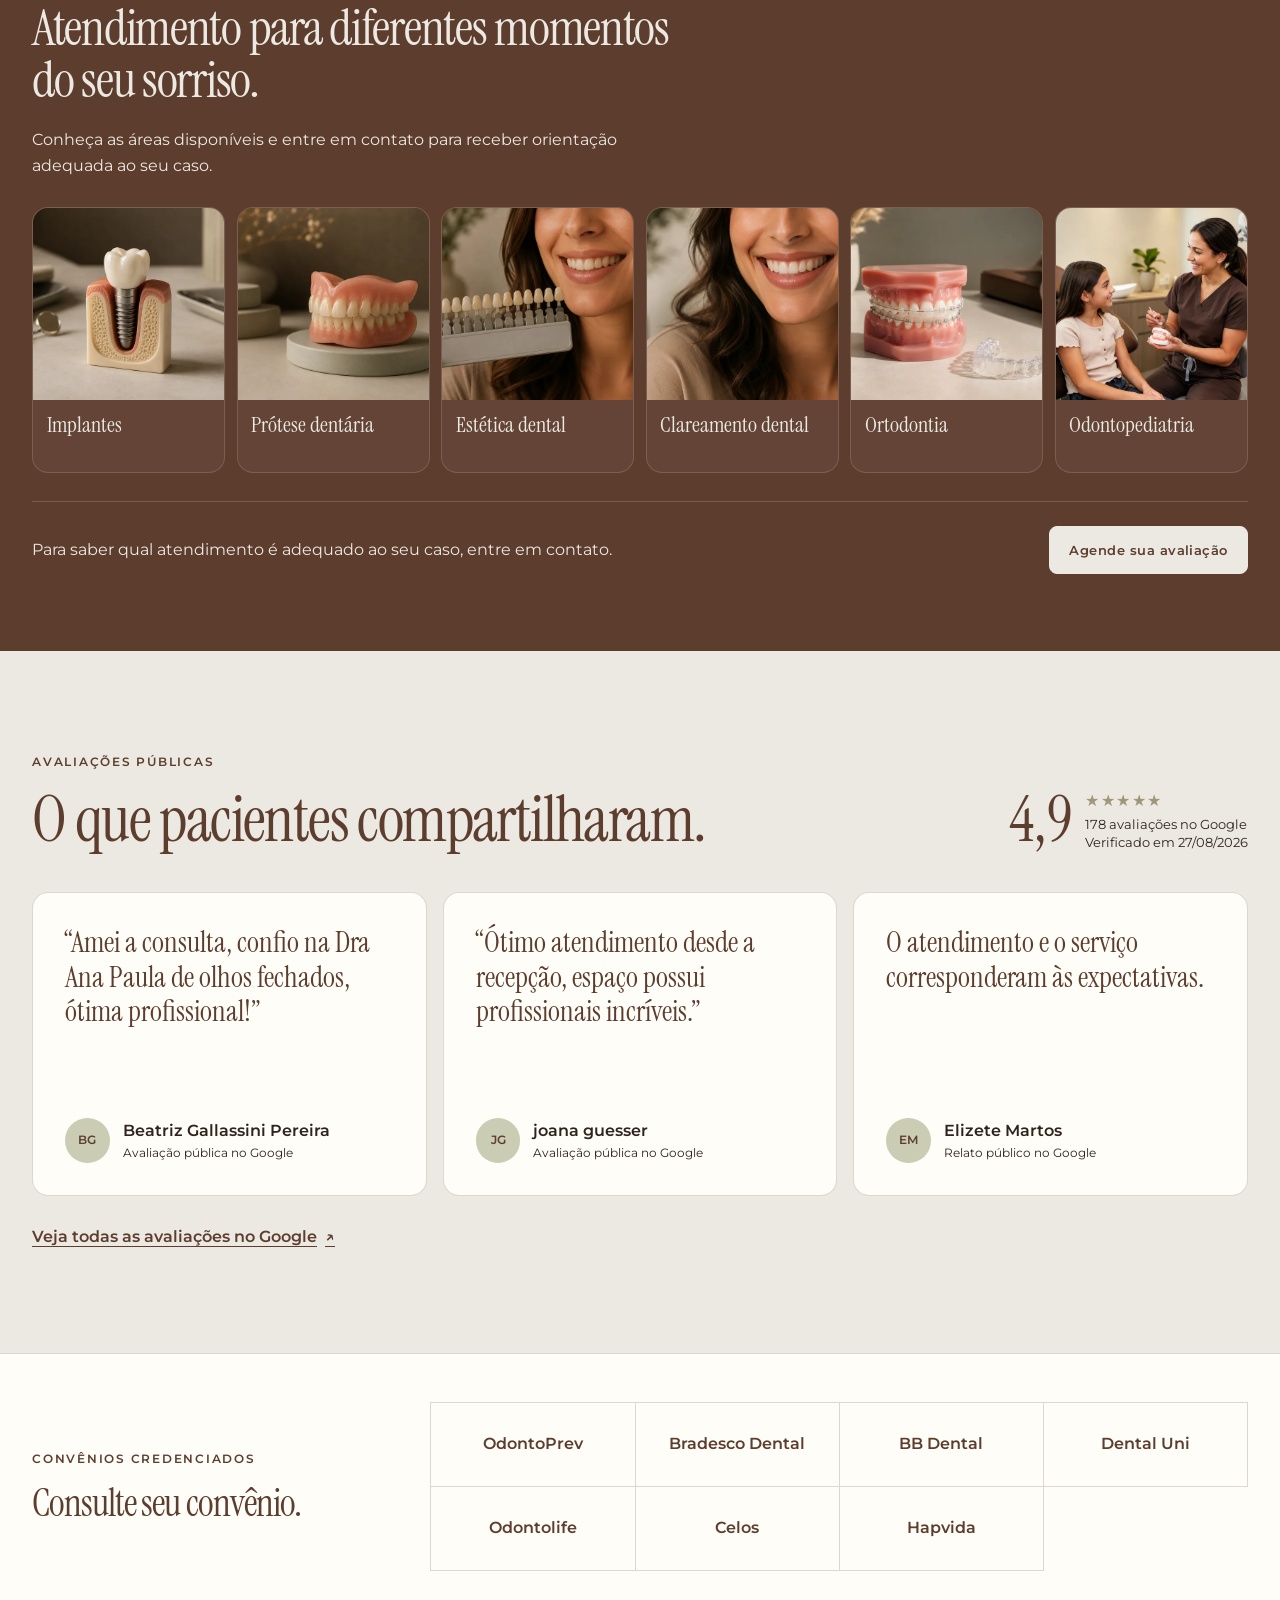
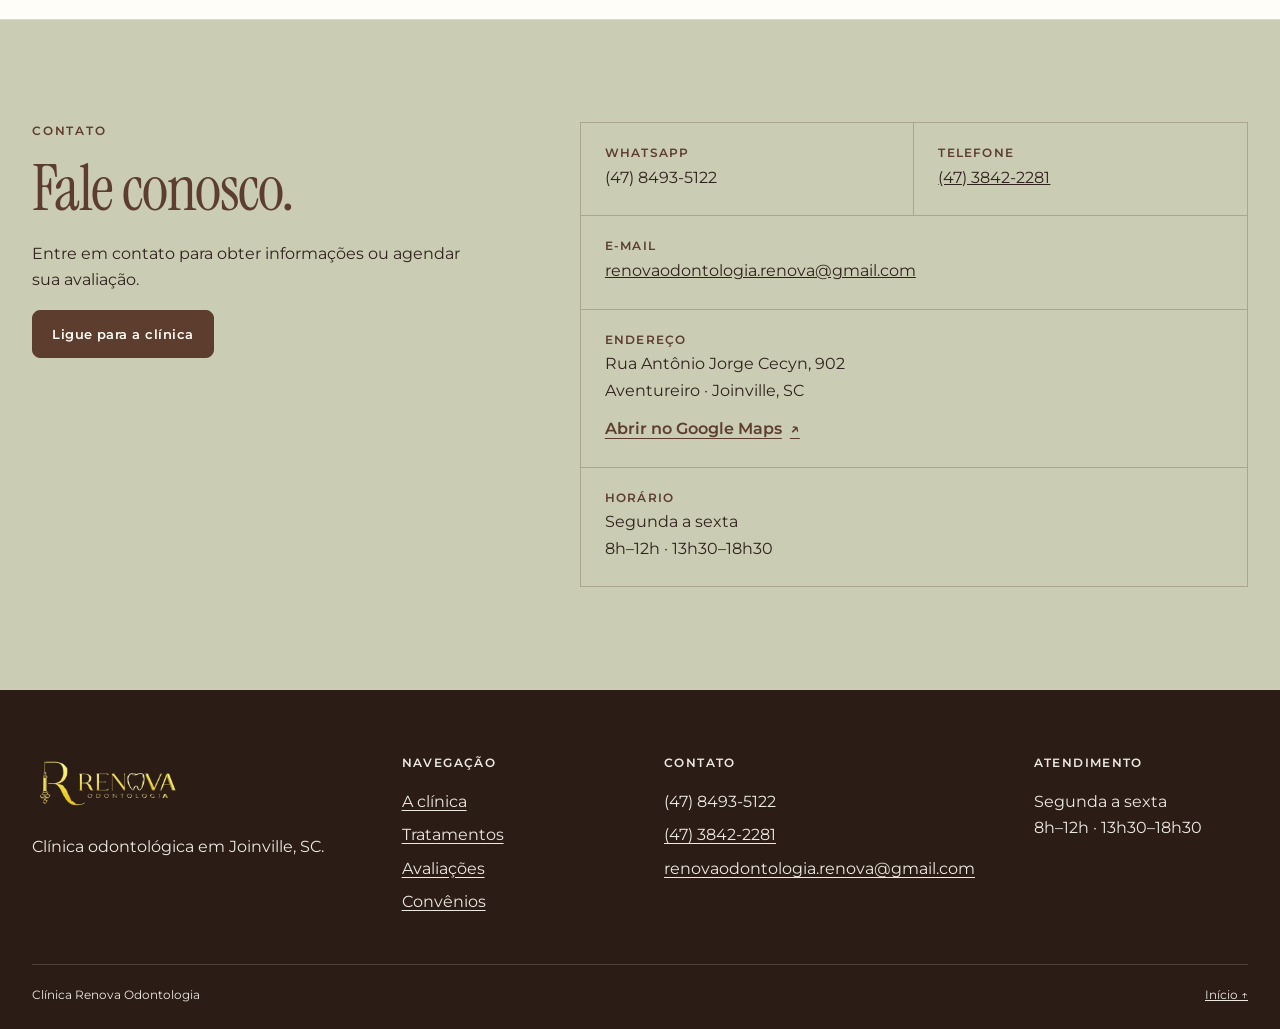
==== commit f0ddf579: "Update WhatsApp contact number" ====
--- a/index.html
+++ b/index.html
@@ -41,7 +41,7 @@
         </nav>
       </details>
 
-      <a class="button button-primary header-cta" href="https://wa.me/5547984935122" target="_blank" rel="noopener noreferrer">Agende sua avaliação<span class="sr-only"> pelo WhatsApp (abre em nova aba)</span></a>
+      <a class="button button-primary header-cta" href="https://api.whatsapp.com/send/?phone=4784935122" target="_blank" rel="noopener noreferrer">Agende sua avaliação<span class="sr-only"> pelo WhatsApp (abre em nova aba)</span></a>
     </div>
   </header>
 
@@ -139,7 +139,7 @@
         </div>
         <div class="section-action" data-aos="fade">
           <p>Para saber qual atendimento é adequado ao seu caso, entre em contato.</p>
-          <a class="button button-light" href="https://wa.me/5547984935122" target="_blank" rel="noopener noreferrer">Agende sua avaliação<span class="sr-only"> pelo WhatsApp (abre em nova aba)</span></a>
+          <a class="button button-light" href="https://api.whatsapp.com/send/?phone=4784935122" target="_blank" rel="noopener noreferrer">Agende sua avaliação<span class="sr-only"> pelo WhatsApp (abre em nova aba)</span></a>
         </div>
       </div>
     </section>
@@ -207,7 +207,7 @@
         <div class="contact-details" data-aos="fade-left" data-aos-duration="800">
           <div class="contact-block">
             <h3>WhatsApp</h3>
-            <p>(47) 98493-5122</p>
+            <p>(47) 8493-5122</p>
           </div>
           <div class="contact-block">
             <h3>Telefone</h3>
@@ -249,7 +249,7 @@
       </nav>
       <div class="footer-contact">
         <strong>Contato</strong>
-        <span>(47) 98493-5122</span>
+        <span>(47) 8493-5122</span>
         <a href="tel:+554738422281">(47) 3842-2281</a>
         <a href="mailto:renovaodontologia.renova@gmail.com">renovaodontologia.renova@gmail.com</a>
       </div>
--- a/assets/css/styles.css
+++ b/assets/css/styles.css
@@ -116,6 +116,9 @@
 .hero-media { margin: 0; position: relative; }
 .hero-media::before { content: ""; position: absolute; inset: -2rem 2rem 2rem -2rem; z-index: -1; border-radius: var(--radius-lg); background: var(--sage); }
 .hero-media img { width: 100%; aspect-ratio: 4 / 3; object-fit: cover; border-radius: var(--radius-lg); box-shadow: var(--shadow); }
+.hero-protese .hero-grid { align-items: stretch; }
+.hero-protese .hero-media { align-self: stretch; margin-top: 2.5rem; }
+.hero-protese .hero-media img { height: 100%; }
 
 .page-hero { padding: clamp(4rem, 8vw, 8rem) 0; background: var(--off-white); }
 .clinic-grid { display: grid; grid-template-columns: 0.78fr 1.22fr; align-items: center; gap: clamp(2.5rem, 7vw, 7rem); }
@@ -205,6 +208,21 @@
 .treatment-card h2, .treatment-card h3 { margin-bottom: 0; color: var(--off-white); font-size: clamp(1.15rem, 1.7vw, 1.5rem); line-height: 1.05; }
 .treatments-page { min-height: 55vh; }
 .section-action { margin-top: 1.75rem; padding-top: 1.5rem; display: flex; align-items: center; justify-content: space-between; gap: 2rem; border-top: 1px solid rgba(236, 233, 226, 0.18); }
+.advanced-care { background: var(--white); }
+.advanced-care-heading { max-width: 48rem; margin-bottom: clamp(2.5rem, 6vw, 5rem); }
+.advanced-care-heading h2 { margin-bottom: 0; }
+.care-overview { display: grid; grid-template-columns: minmax(16rem, 0.8fr) minmax(0, 1.2fr); align-items: start; gap: clamp(2rem, 6vw, 6rem); }
+.care-overview-laser { margin-top: clamp(4rem, 9vw, 8rem); }
+.care-overview-laser .care-media { order: 2; }
+.care-media { min-height: clamp(28rem, 48vw, 43rem); margin: 0; overflow: hidden; border-radius: var(--radius-lg); background: var(--sage); box-shadow: var(--shadow); }
+.care-media img { width: 100%; height: 100%; object-fit: cover; object-position: center; }
+.care-detail { padding-top: 1.5rem; border-top: 1px solid var(--border); }
+.care-detail h3 { margin-bottom: 1.5rem; font-size: clamp(2rem, 3.5vw, 3.2rem); }
+.care-detail h3 span { display: block; margin-top: 0.45rem; font-family: "Montserrat", Arial, sans-serif; font-size: 0.72rem; font-weight: 600; letter-spacing: 0.1em; line-height: 1.5; text-transform: uppercase; }
+.care-detail h4 { margin: 2rem 0 0.8rem; color: var(--chocolate); font-size: 0.75rem; font-weight: 600; letter-spacing: 0.1em; text-transform: uppercase; }
+.care-detail p { max-width: 47rem; }
+.care-list { margin: 0; display: grid; grid-template-columns: 1fr 1fr; border-top: 1px solid var(--border); }
+.care-list li { padding: 0.85rem 1rem 0.85rem 0; border-bottom: 1px solid var(--border); color: var(--chocolate); font-size: 0.92rem; font-weight: 500; }
 .section-action p { max-width: 38rem; margin-bottom: 0; color: var(--off-white); }
 
 .reviews { background: var(--off-white); }
@@ -276,6 +294,8 @@
   .hero-grid { grid-template-columns: 1fr; }
   .hero-copy { max-width: 46rem; }
   .hero-media { width: min(100%, 46rem); margin-left: auto; }
+  .hero-protese .hero-media { align-self: auto; margin-top: 0; }
+  .hero-protese .hero-media img { height: auto; }
   .page-hero-grid { grid-template-columns: 1fr; }
   .page-hero-grid img { max-width: 46rem; margin-left: auto; }
   .clinic-hero .page-hero-grid { min-height: clamp(34rem, 76svh, 46rem); display: flex; }
@@ -285,6 +305,7 @@
   .value-grid { grid-template-columns: 1fr 1fr; }
   .treatment-grid { grid-template-columns: repeat(3, 1fr); }
   .contact-grid { grid-template-columns: 1fr; }
+  .care-overview { grid-template-columns: 1fr; }
   .contact-intro { max-width: 46rem; }
   .environments-heading { grid-template-columns: 1fr; align-items: start; }
   .environments-contact { min-width: 0; padding: 1.5rem 0 0; border-top: 1px solid var(--border); border-left: 0; }
@@ -314,6 +335,7 @@
   .clinic-hero-copy h1 { font-size: clamp(2.9rem, 14vw, 4.25rem); }
   .treatment-grid { grid-template-columns: repeat(2, minmax(0, 1fr)); gap: 0.6rem; }
   .treatment-card > div:not(.treatment-image) { min-height: 4.25rem; padding: 0.8rem; }
+  .care-list { grid-template-columns: 1fr; }
   .facts-grid { grid-template-columns: 1fr; }
   .fact { min-height: auto; padding: 1.2rem 0; border-right: 0; border-bottom: 1px solid var(--border); }
   .clinic-gallery { min-height: 0; grid-template-columns: 1fr; grid-template-rows: none; gap: 0.75rem; }
